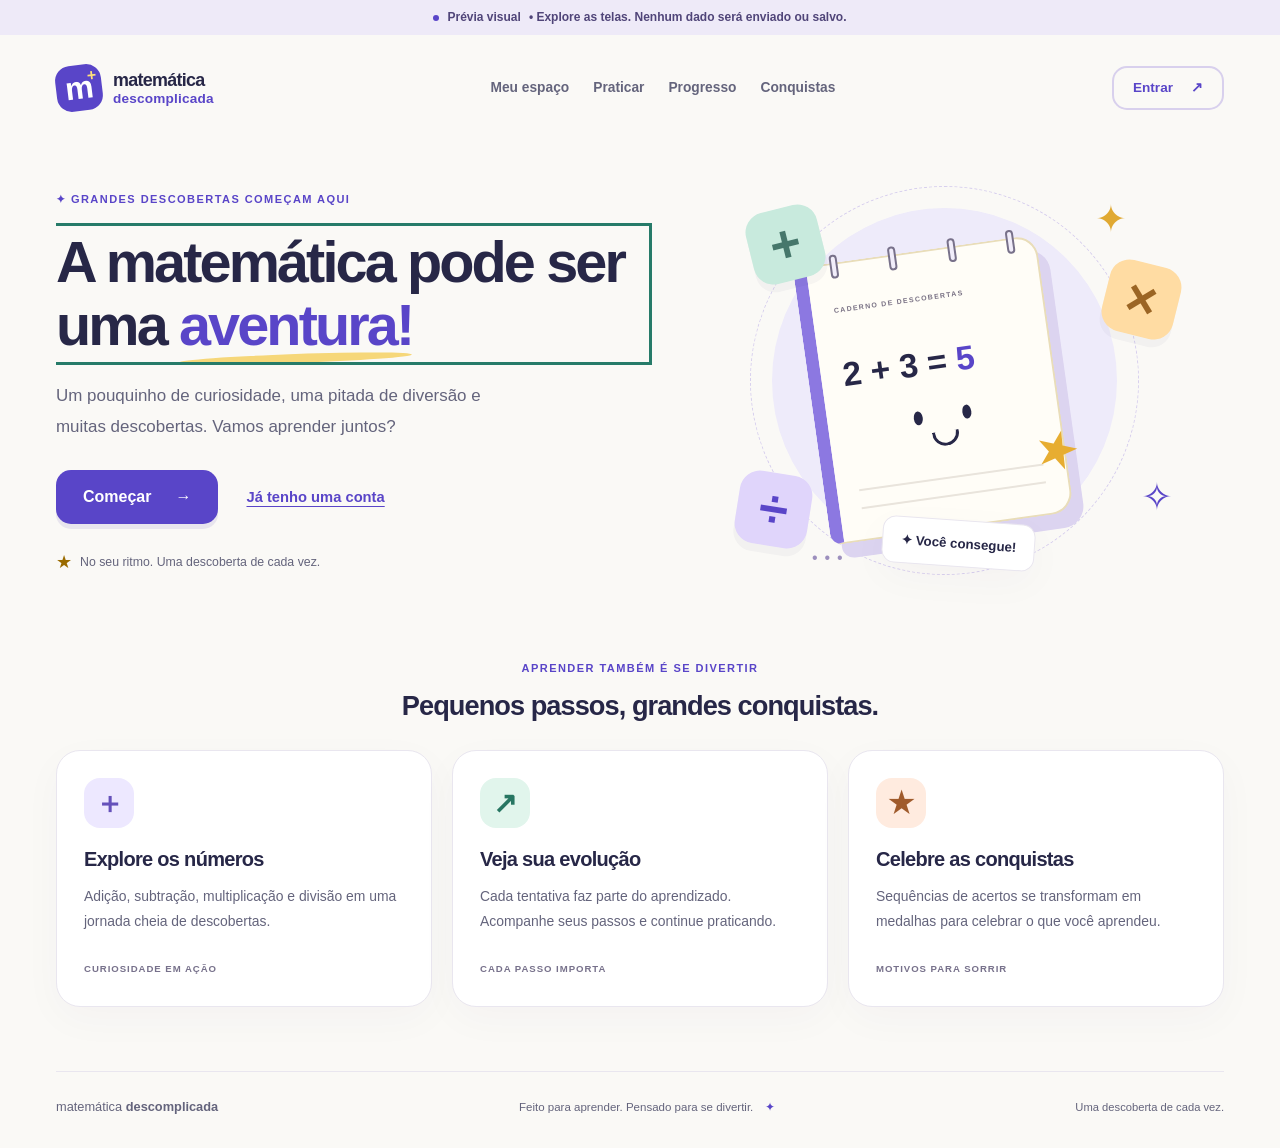
==== app/static/index.html @ c4fe98ed "feat: cria estrutura inicial do frontend" ====
<!DOCTYPE html>
<html lang="pt-BR">
<head>
  <meta charset="UTF-8">
  <meta name="viewport" content="width=device-width, initial-scale=1">
  <meta name="theme-color" content="#5441c7">
  <title>Matemática Descomplicada • Aprender é uma aventura</title>
  <link rel="stylesheet" href="style.css">
  <script src="script.js" defer></script>
</head>
<body>
  <a class="skip-link" href="#conteudo">Pular para o conteúdo</a>
  <div class="preview-bar"><span class="preview-dot" aria-hidden="true"></span> Prévia visual <span class="preview-detail">• Explore as telas. Nenhum dado será enviado ou salvo.</span></div>
  <header class="site-header">
    <a class="brand" href="#boas-vindas" aria-label="Matemática Descomplicada, início"><span class="brand-symbol" aria-hidden="true">m<span>+</span></span><span>matemática<small>descomplicada</small></span></a>
    <nav class="main-nav" aria-label="Navegação principal">
      <a href="#painel" data-nav="painel">Meu espaço</a>
      <a href="#exercicios" data-nav="exercicios">Praticar</a>
      <a href="#progresso" data-nav="progresso">Progresso</a>
      <a href="#conquistas" data-nav="conquistas">Conquistas</a>
    </nav>
    <a class="button button-small button-outline header-login" href="#login">Entrar <span aria-hidden="true">↗</span></a>
  </header>

  <main id="conteudo" tabindex="-1">
    <section class="screen" id="boas-vindas" aria-labelledby="titulo-boas-vindas">
      <div class="hero">
        <div class="hero-copy">
          <span class="eyebrow"><span aria-hidden="true">✦</span> GRANDES DESCOBERTAS COMEÇAM AQUI</span>
          <h1 id="titulo-boas-vindas" tabindex="-1">A matemática pode ser uma <em>aventura!</em></h1>
          <p>Um pouquinho de curiosidade, uma pitada de diversão e muitas descobertas. Vamos aprender juntos?</p>
          <div class="hero-actions"><a class="button button-primary" href="#cadastro">Começar <span aria-hidden="true">→</span></a><a class="text-link" href="#login">Já tenho uma conta</a></div>
          <div class="hero-note"><span class="mini-star" aria-hidden="true">★</span> No seu ritmo. Uma descoberta de cada vez.</div>
        </div>
        <div class="hero-art" role="img" aria-label="Ilustração divertida de um caderno sorridente cercado por números, estrelas e símbolos matemáticos">
          <div class="art-orbit"></div><span class="art-spark spark-one">✦</span><span class="art-spark spark-two">✧</span>
          <div class="math-tile tile-plus">+</div><div class="math-tile tile-times">×</div><div class="math-tile tile-divide">÷</div>
          <div class="notebook"><div class="notebook-tabs"><i></i><i></i><i></i><i></i></div><span class="notebook-label">CADERNO DE DESCOBERTAS</span><div class="notebook-sum">2 + 3 = <span>5</span></div><div class="mascot-face"><i></i><i></i><b></b></div><div class="notebook-lines"></div><span class="notebook-sticker">★</span></div>
          <div class="floating-note">✦ Você consegue!</div><span class="art-dots">•••</span>
        </div>
      </div>
      <div class="section-intro"><span class="eyebrow">APRENDER TAMBÉM É SE DIVERTIR</span><h2>Pequenos passos, grandes conquistas.</h2></div>
      <div class="feature-grid">
        <article class="feature-card"><span class="icon-box lilac" aria-hidden="true">＋</span><h3>Explore os números</h3><p>Adição, subtração, multiplicação e divisão em uma jornada cheia de descobertas.</p><span class="card-caption">CURIOSIDADE EM AÇÃO</span></article>
        <article class="feature-card"><span class="icon-box mint" aria-hidden="true">↗</span><h3>Veja sua evolução</h3><p>Cada tentativa faz parte do aprendizado. Acompanhe seus passos e continue praticando.</p><span class="card-caption">CADA PASSO IMPORTA</span></article>
        <article class="feature-card"><span class="icon-box peach" aria-hidden="true">★</span><h3>Celebre as conquistas</h3><p>Sequências de acertos se transformam em medalhas para celebrar o que você aprendeu.</p><span class="card-caption">MOTIVOS PARA SORRIR</span></article>
      </div>
    </section>

    <section class="screen" id="cadastro" aria-labelledby="titulo-cadastro" hidden>
      <div class="auth-layout"><aside class="auth-story"><span class="eyebrow">SUA AVENTURA COMEÇA AGORA</span><h2>Todo mundo tem um<br>lado <em>genial.</em></h2><p>Vamos descobrir o seu, uma continha de cada vez.</p><div class="big-star" aria-hidden="true">★</div><span class="story-note">Aprender é tentar, descobrir e tentar de novo.</span></aside>
        <div class="form-card"><a class="back-link" href="#boas-vindas">← Voltar ao início</a><h1 id="titulo-cadastro" tabindex="-1">Vamos começar?</h1><p>Seu cantinho de descobertas está esperando.</p><div class="demo-notice">Prévia: este formulário não cria uma conta. Use apenas dados de exemplo.</div>
          <form id="cadastro-form"><div class="field"><label for="cadastro-nome">Como você se chama?</label><input id="cadastro-nome" name="nome" placeholder="Seu nome" minlength="3" maxlength="30" required autocomplete="off"><small>Escolha um nome com 3 a 30 caracteres.</small></div><div class="field"><label for="cadastro-senha">Crie uma senha de exemplo</label><input id="cadastro-senha" name="senha" type="password" minlength="4" required autocomplete="new-password" aria-describedby="senha-ajuda"><small id="senha-ajuda">Pelo menos 4 caracteres. Não use uma senha real nesta prévia.</small></div><div class="field"><label for="cadastro-confirmacao">Repita a senha</label><input id="cadastro-confirmacao" name="confirmacao" type="password" minlength="4" required autocomplete="new-password"></div><p class="form-feedback" id="cadastro-feedback" role="status"></p><button class="button button-primary button-full" type="submit">Conferir formulário <span aria-hidden="true">→</span></button></form><p class="form-bottom">Já tem uma conta? <a href="#login">Ir para o login</a></p>
        </div>
      </div>
    </section>

    <section class="screen" id="login" aria-labelledby="titulo-login" hidden>
      <div class="auth-layout"><aside class="auth-story login-story"><span class="eyebrow">QUE BOM TER VOCÊ POR AQUI</span><h2>Mais um dia para<br><em>descobrir!</em></h2><p>Os números têm muitas histórias para contar. Vamos nessa?</p><div class="big-star" aria-hidden="true">✦</div><span class="story-note">Você não precisa saber tudo para começar.</span></aside><div class="form-card"><a class="back-link" href="#boas-vindas">← Voltar ao início</a><h1 id="titulo-login" tabindex="-1">Olá de novo!</h1><p>Entre para continuar sua aventura.</p><div class="demo-notice">Prévia: o login ainda não está conectado. Não use sua senha real.</div><form id="login-form"><div class="field"><label for="login-nome">Seu nome</label><input id="login-nome" name="nome" required placeholder="Seu nome" autocomplete="off"></div><div class="field"><label for="login-senha">Sua senha de exemplo</label><input id="login-senha" name="senha" type="password" required autocomplete="off"></div><p class="form-feedback" id="login-feedback" role="status"></p><button type="submit" class="button button-primary button-full">Entrar <span aria-hidden="true">→</span></button></form><a class="preview-link" href="#painel">Explorar o painel de exemplo →</a><p class="form-bottom">Primeira vez aqui? <a href="#cadastro">Vamos começar</a></p></div></div>
    </section>

    <section class="screen" id="painel" aria-labelledby="titulo-painel" hidden>
      <div class="page-heading"><div><span class="eyebrow">MEU CANTINHO DE DESCOBERTAS</span><h1 id="titulo-painel" tabindex="-1">Olá, explorador! <span aria-hidden="true">☀</span></h1><p>Qual será a descoberta de hoje?</p></div><span class="example-badge">Painel de exemplo</span></div>
      <div class="practice-banner"><div><span class="eyebrow">UM DESAFIO DE CADA VEZ</span><h2>Pronto para exercitar<br>sua curiosidade?</h2><p>Conheça a tela de exercícios e prepare-se para aprender.</p><a href="#exercicios" class="button button-white">Vamos praticar <span aria-hidden="true">→</span></a></div><div class="banner-symbols" aria-hidden="true"><span>+</span><span>×</span><span>÷</span></div></div>
      <div class="dashboard-grid"><a class="shortcut-card" href="#progresso"><span class="icon-box mint" aria-hidden="true">↗</span><h2>Meu progresso</h2><p>Um espaço para acompanhar cada passo da sua jornada.</p><span class="text-link">Ver meu caminho →</span></a><a class="shortcut-card" href="#conquistas"><span class="icon-box peach" aria-hidden="true">★</span><h2>Minhas conquistas</h2><p>Conheça as medalhas que podem fazer parte da sua coleção.</p><span class="text-link">Explorar medalhas →</span></a><article class="tip-card"><span class="eyebrow">LEMBRETE AMIGO</span><span class="tip-star" aria-hidden="true">✦</span><h2>Errar também<br>é aprender.</h2><p>Respire, leia com calma e dê um passo de cada vez.</p></article></div>
    </section>

    <section class="screen" id="exercicios" aria-labelledby="titulo-exercicios" hidden>
      <div class="page-heading"><div><a class="back-link" href="#painel">← Meu espaço</a><h1 id="titulo-exercicios" tabindex="-1">Vamos brincar com números?</h1><p>Leia com calma. Você pode ir no seu ritmo.</p></div><span class="example-badge">Exercício ilustrativo</span></div>
      <div class="exercise-layout"><article class="exercise-card"><div class="exercise-top"><span class="pill" id="operacao-label">Adição</span><span>EXEMPLO VISUAL</span></div><p class="exercise-prompt">Quanto é…</p><div class="equation" id="enunciado" aria-live="polite">8 + 4 <span aria-hidden="true">= ?</span></div><form id="exercicio-form"><div class="field answer-field"><label for="resposta">Sua resposta</label><input id="resposta" name="resposta" type="number" step="1" required placeholder="?" aria-describedby="exercicio-aviso"></div><button type="submit" class="button button-primary">Conferir resposta <span aria-hidden="true">→</span></button><p class="form-feedback" id="exercicio-feedback" role="status"></p></form><div class="exercise-bottom"><button class="text-button" id="outro-exemplo" type="button">Ver outro exemplo <span aria-hidden="true">↻</span></button><span id="exemplo-contador">Exemplo 1 de 4</span></div></article><aside class="exercise-help"><span class="icon-box peach" aria-hidden="true">✦</span><h2>Uma ajudinha?</h2><p>Leia os números e observe o sinal da operação antes de responder.</p><button class="text-button" type="button" id="dica-toggle" aria-expanded="false" aria-controls="dica-texto">Mostrar dica visual +</button><p id="dica-texto" hidden>O sinal + indica uma adição: pense em juntar quantidades.</p><div class="demo-notice" id="exercicio-aviso">Esta é uma conta de exemplo. A resposta não será corrigida e nenhum ponto será registrado.</div></aside></div>
    </section>

    <section class="screen" id="progresso" aria-labelledby="titulo-progresso" hidden>
      <div class="page-heading"><div><a class="back-link" href="#painel">← Meu espaço</a><h1 id="titulo-progresso" tabindex="-1">Cada passo conta.</h1><p>Aqui você vai acompanhar tudo o que está aprendendo.</p></div><span class="example-badge">Prévia sem dados reais</span></div>
      <div class="stats-grid"><article class="stat-card"><span class="icon-box mint" aria-hidden="true">✓</span><h2>Acertos</h2><strong aria-label="Ainda não conectado">—</strong><p>Descobertas para celebrar</p></article><article class="stat-card"><span class="icon-box peach" aria-hidden="true">↻</span><h2>Erros</h2><strong aria-label="Ainda não conectado">—</strong><p>Oportunidades de aprender</p></article><article class="stat-card"><span class="icon-box lilac" aria-hidden="true">ϟ</span><h2>Sequência atual</h2><strong aria-label="Ainda não conectado">—</strong><p>Acertos seguidos</p></article><article class="stat-card"><span class="icon-box yellow" aria-hidden="true">★</span><h2>Recorde</h2><strong aria-label="Ainda não conectado">—</strong><p>Sua maior sequência</p></article></div>
      <div class="empty-state"><span class="empty-icon" aria-hidden="true">↗</span><h2>Sua jornada vai aparecer aqui</h2><p>Quando a plataforma estiver conectada, seus acertos, tentativas e sequências serão mostrados neste espaço.</p><a href="#exercicios" class="button button-primary">Conhecer os exercícios <span aria-hidden="true">→</span></a></div>
    </section>

    <section class="screen" id="conquistas" aria-labelledby="titulo-conquistas" hidden>
      <div class="page-heading"><div><a class="back-link" href="#painel">← Meu espaço</a><h1 id="titulo-conquistas" tabindex="-1">Uma coleção de descobertas.</h1><p>Pratique, aprenda e celebre cada nova conquista!</p></div><span class="example-badge">Mostruário de medalhas</span></div>
      <div class="demo-notice collection-notice">Estas são as recompensas previstas no jogo. Nenhuma medalha foi desbloqueada nesta prévia.</div>
      <div class="medals-grid"><article class="medal-card"><div class="medal bronze" aria-hidden="true"><span>★</span></div><span class="medal-level">BRONZE</span><h2>Sequência de 5</h2><p>Faça 5 acertos consecutivos.</p><span class="medal-status">Medalha de exemplo</span></article><article class="medal-card"><div class="medal silver" aria-hidden="true"><span>★</span></div><span class="medal-level">PRATA</span><h2>Sequência de 10</h2><p>Faça 10 acertos consecutivos.</p><span class="medal-status">Medalha de exemplo</span></article><article class="medal-card"><div class="medal gold" aria-hidden="true"><span>★</span></div><span class="medal-level">OURO</span><h2>Sequência de 20</h2><p>Faça 20 acertos consecutivos.</p><span class="medal-status">Medalha de exemplo</span></article><article class="medal-card"><div class="medal trophy" aria-hidden="true"><span>♛</span></div><span class="medal-level">TROFÉU</span><h2>Sequência de 50</h2><p>Faça 50 acertos consecutivos.</p><span class="medal-status">Recompensa de exemplo</span></article></div>
      <div class="encouragement"><span aria-hidden="true">✦</span><div><h2>O mais importante é continuar descobrindo.</h2><p>As medalhas celebram os passos. Aprender é a grande conquista!</p></div><a class="button button-outline" href="#exercicios">Explorar exercícios →</a></div>
    </section>
    <noscript><p class="demo-notice">Ative o JavaScript para navegar entre as telas desta prévia.</p></noscript>
  </main>
  <footer class="site-footer"><span>matemática <strong>descomplicada</strong></span><p>Feito para aprender. Pensado para se divertir. <span aria-hidden="true">✦</span></p><small>Uma descoberta de cada vez.</small></footer>
</body>
</html>
---- app/static/style.css ----
@charset "UTF-8";
:root {
  --ink:#272747;
  --muted:#64647c;
  --purple:#5945c8;
  --purple-dark:#4432a5;
  --paper:#faf9f6;
  --line:#e9e6ef;
  --mint:#e1f5ec;
  --peach:#ffebdf;
  --lilac:#ede8ff;
  --yellow:#fff2c5;
  --radius:24px;
  --shadow:0 12px 40px #30245508
}
* {
  box-sizing:border-box
}
body {
  margin:0;
  background:var(--paper);
  color:var(--ink);
  font-family:"Segoe UI",Verdana,sans-serif;
  font-size:16px;
  line-height:1.6
}
a {
  color:inherit
}
button,input {
  font:inherit
}
button,a,input {
  -webkit-tap-highlight-color:transparent
}
button {
  cursor:pointer
}
a,button,input {
  touch-action:manipulation
}
a:focus-visible,button:focus-visible,input:focus-visible,[tabindex]:focus-visible {
  outline:3px solid #267b69;
  outline-offset:5px
}
h1,h2,h3,p {
  margin-top:0
}
h1,h2,h3 {
  line-height:1.18;
  letter-spacing:-.035em
}
h1 {
  font-size:clamp(2rem,4vw,3rem);
  margin-bottom:16px
}
h2 {
  font-size:1.6rem
}
h3 {
  font-size:1.25rem
}
p {
  color:var(--muted)
}
[hidden] {
  display:none!important
}
h1:focus {
  outline:none
}
.skip-link {
  position:fixed;
  left:16px;
  top:-100px;
  z-index:10;
  background:white;
  padding:12px;
  border-radius:10px
}
.skip-link:focus {
  top:12px
}
.preview-bar {
  display:flex;
  align-items:center;
  justify-content:center;
  gap:8px;
  padding:8px 20px;
  background:#eeeaf8;
  color:#504579;
  font-size:.75rem;
  font-weight:600;
  text-align:center
}
.preview-dot {
  height:6px;
  width:6px;
  background:var(--purple);
  border-radius:50%
}
.site-header {
  max-width:1240px;
  margin:auto;
  min-height:106px;
  padding:20px 36px;
  display:flex;
  align-items:center;
  justify-content:space-between;
  gap:24px
}
.brand {
  display:flex;
  align-items:center;
  gap:11px;
  text-decoration:none;
  font-size:1.12rem;
  font-weight:800;
  line-height:1.15;
  letter-spacing:-.04em
}
.brand small {
  display:block;
  font-size:.85rem;
  letter-spacing:.015em;
  color:var(--purple)
}
.brand-symbol {
  display:flex;
  align-items:center;
  justify-content:center;
  width:46px;
  height:46px;
  border-radius:15px;
  background:var(--purple);
  color:white;
  font-size:2rem;
  transform:rotate(-7deg);
  position:relative
}
.brand-symbol span {
  font-size:1rem;
  position:absolute;
  right:5px;
  top:3px;
  color:#ffe17b
}
.main-nav {
  display:flex;
  gap:24px;
  align-items:center
}
.main-nav a {
  font-size:.86rem;
  font-weight:650;
  text-decoration:none;
  color:var(--muted);
  padding:9px 0;
  position:relative
}
.main-nav a:hover,.main-nav a[aria-current="page"] {
  color:var(--purple)
}
.main-nav a[aria-current="page"]:after {
  content:"";
  position:absolute;
  bottom:0;
  left:0;
  right:0;
  height:3px;
  background:var(--purple);
  border-radius:4px
}
.button {
  display:inline-flex;
  align-items:center;
  justify-content:center;
  gap:24px;
  min-height:54px;
  padding:14px 25px;
  border:2px solid transparent;
  border-radius:15px;
  font-weight:700;
  text-decoration:none;
  line-height:1.3;
  transition:transform .18s,background .18s,box-shadow .18s
}
.button:hover {
  transform:translateY(-2px)
}
.button:active {
  transform:translateY(0)
}
.button-primary {
  background:var(--purple);
  color:#fff;
  box-shadow:0 5px 0 #4432a51a
}
.button-primary:hover {
  background:var(--purple-dark);
  box-shadow:0 7px 16px #5945c826
}
.button-outline {
  background:transparent;
  border-color:#d8d0ed;
  color:var(--purple)
}
.button-outline:hover {
  background:var(--lilac)
}
.button-small {
  min-height:44px;
  padding:10px 19px;
  font-size:.85rem;
  gap:18px
}
.button-white {
  background:white;
  color:var(--purple)
}
.button-full {
  width:100%
}
.text-link,.text-button {
  color:var(--purple);
  font-weight:700;
  text-underline-offset:4px
}
.text-button {
  background:none;
  border:0;
  padding:12px 0;
  min-height:44px;
  text-align:left
}
.text-button:hover {
  text-decoration:underline
}
.text-link {
  font-size:.92rem
}
main {
  max-width:1240px;
  margin:auto;
  padding:0 36px 64px;
  min-height:calc(100vh - 272px)
}
.screen {
  animation:arrive .3s ease-out
}
.hero {
  display:grid;
  grid-template-columns:1.08fr 1fr;
  align-items:center;
  gap:36px;
  min-height:505px;
  padding:36px 0 56px
}
.eyebrow {
  display:block;
  font-size:.69rem;
  letter-spacing:.13em;
  font-weight:800;
  color:var(--purple);
  margin-bottom:22px
}
.hero-copy h1 {
  font-size:clamp(2.8rem,4.5vw,3.9rem);
  line-height:1.1;
  max-width:590px;
  letter-spacing:-.05em;
  margin-bottom:24px
}
em {
  font-style:normal;
  color:var(--purple)
}
.hero-copy h1 em {
  position:relative;
  white-space:nowrap
}
.hero-copy h1 em:after {
  content:"";
  position:absolute;
  bottom:-6px;
  left:0;
  right:0;
  height:9px;
  background:#f6d779;
  border-radius:50%;
  z-index:-1;
  transform:rotate(-2deg)
}
.hero-copy>p {
  max-width:450px;
  font-size:1.06rem;
  line-height:1.8
}
.hero-actions {
  display:flex;
  align-items:center;
  gap:28px;
  margin:28px 0 24px
}
.hero-note {
  font-size:.77rem;
  color:var(--muted);
  display:flex;
  align-items:center;
  gap:8px
}
.mini-star {
  color:#9a6b00;
  font-size:1.1rem
}
.hero-art {
  height:400px;
  position:relative;
  isolation:isolate;
  max-width:490px;
  width:100%;
  margin:auto
}
.art-orbit {
  position:absolute;
  width:345px;
  height:345px;
  background:#eeebfa;
  border-radius:50%;
  top:24px;
  left:65px
}
.art-orbit:after {
  content:"";
  position:absolute;
  inset:-22px;
  border:1px dashed #d7cfee;
  border-radius:50%
}
.notebook {
  position:absolute;
  left:104px;
  top:66px;
  width:245px;
  height:280px;
  background:#fffdf7;
  border:2px solid #e9ddb9;
  border-left:13px solid #8c78e1;
  border-radius:12px 22px 22px 12px;
  box-shadow:10px 15px 0 #dcd4f0;
  transform:rotate(-8deg);
  padding:30px 22px
}
.notebook-tabs {
  position:absolute;
  top:-10px;
  left:24px;
  right:20px;
  display:flex;
  justify-content:space-between
}
.notebook-tabs i {
  height:24px;
  width:8px;
  border:2px solid #78718a;
  border-radius:5px;
  background:#f1edfa
}
.notebook-label {
  font-size:7px;
  font-weight:800;
  letter-spacing:1.3px;
  color:#797184
}
.notebook-sum {
  font-size:2.1rem;
  font-weight:800;
  margin-top:28px;
  white-space:nowrap
}
.notebook-sum span {
  color:var(--purple)
}
.mascot-face {
  position:relative;
  width:78px;
  height:49px;
  margin:20px auto
}
.mascot-face i {
  position:absolute;
  width:9px;
  height:14px;
  border-radius:50%;
  background:var(--ink);
  top:0;
  left:10px
}
.mascot-face i:nth-child(2) {
  left:auto;
  right:10px
}
.mascot-face b {
  position:absolute;
  width:27px;
  height:15px;
  border:3px solid var(--ink);
  border-top:0;
  border-radius:0 0 22px 22px;
  left:26px;
  top:23px
}
.notebook-lines {
  height:20px;
  border-top:2px solid #e9e4dc;
  border-bottom:2px solid #e9e4dc
}
.notebook-sticker {
  position:absolute;
  right:-17px;
  bottom:20px;
  font-size:51px;
  color:#e7ad31;
  transform:rotate(20deg)
}
.math-tile {
  position:absolute;
  display:grid;
  place-items:center;
  width:73px;
  height:73px;
  font-size:3.3rem;
  line-height:1;
  border-radius:20px;
  font-weight:700;
  box-shadow:0 8px 0 #30245509;
  z-index:2
}
.tile-plus {
  top:24px;
  left:42px;
  color:#46776b;
  background:#c8eadd;
  transform:rotate(-14deg)
}
.tile-times {
  right:19px;
  top:79px;
  background:#ffdca3;
  color:#9b6524;
  transform:rotate(14deg)
}
.tile-divide {
  left:30px;
  bottom:38px;
  background:#e0d5fb;
  color:var(--purple);
  transform:rotate(9deg)
}
.art-spark {
  position:absolute;
  color:#e0a932;
  font-size:38px
}
.spark-one {
  right:70px;
  top:5px
}
.spark-two {
  right:24px;
  bottom:56px;
  color:var(--purple)
}
.floating-note {
  position:absolute;
  bottom:16px;
  left:175px;
  background:white;
  border:1px solid var(--line);
  padding:12px 18px;
  border-radius:13px;
  font-weight:700;
  font-size:.83rem;
  transform:rotate(4deg);
  box-shadow:var(--shadow)
}
.art-dots {
  position:absolute;
  bottom:13px;
  left:105px;
  color:#9c8fbd;
  letter-spacing:7px
}
.section-intro {
  text-align:center;
  margin:14px 0 28px
}
.section-intro .eyebrow {
  margin-bottom:12px
}
.section-intro h2 {
  font-size:1.7rem
}
.feature-grid {
  display:grid;
  grid-template-columns:repeat(3,1fr);
  gap:20px
}
.feature-card {
  padding:27px;
  background:white;
  border:1px solid var(--line);
  border-radius:var(--radius);
  box-shadow:var(--shadow)
}
.icon-box {
  display:inline-grid;
  place-items:center;
  width:50px;
  height:50px;
  border-radius:16px;
  font-size:1.8rem;
  font-weight:700;
  margin-bottom:20px
}
.lilac {
  background:var(--lilac);
  color:#6551ba
}
.mint {
  background:var(--mint);
  color:#277662
}
.peach {
  background:var(--peach);
  color:#a05b2c
}
.yellow {
  background:var(--yellow);
  color:#8a6715
}
.feature-card h3 {
  margin-bottom:12px
}
.feature-card p {
  font-size:.87rem;
  line-height:1.8;
  margin-bottom:20px
}
.card-caption {
  font-size:.6rem;
  font-weight:800;
  letter-spacing:.1em;
  color:#77718b
}
.site-footer {
  max-width:1168px;
  margin:0 auto;
  padding:25px 0 30px;
  border-top:1px solid var(--line);
  display:flex;
  gap:20px;
  align-items:center;
  justify-content:space-between;
  color:var(--muted);
  font-size:.72rem
}
.site-footer>span {
  font-size:.8rem
}
.site-footer p {
  margin:0
}
.site-footer p span {
  color:var(--purple);
  padding-left:8px
}
.site-footer small {
  font-size:.7rem
}
.auth-layout {
  display:grid;
  grid-template-columns:1fr 1fr;
  max-width:1000px;
  gap:80px;
  margin:40px auto 30px;
  align-items:center
}
.auth-story {
  padding:28px 12px;
  position:relative
}
.auth-story h2 {
  font-size:2.9rem;
  line-height:1.16
}
.auth-story p {
  max-width:310px
}
.big-star {
  height:210px;
  display:grid;
  place-items:center;
  font-size:170px;
  color:#eaba53;
  text-shadow:8px 8px 0 #f6e5b9;
  transform:rotate(-12deg)
}
.login-story .big-star {
  color:#8c7bd3;
  text-shadow:8px 8px 0 #e3dcf8
}
.story-note {
  font-size:.8rem;
  color:var(--muted)
}
.form-card {
  padding:32px;
  background:white;
  border:1px solid var(--line);
  border-radius:var(--radius);
  box-shadow:var(--shadow)
}
.form-card h1 {
  font-size:2rem;
  margin:20px 0 10px
}
.form-card>p {
  font-size:.9rem
}
.back-link {
  display:inline-block;
  margin-bottom:14px;
  font-size:.81rem;
  color:var(--muted);
  text-decoration:none;
  padding:5px 0
}
.back-link:hover {
  color:var(--purple);
  text-decoration:underline
}
.demo-notice {
  background:#f2effa;
  border:1px solid #e5def3;
  border-radius:12px;
  color:#61537d;
  font-size:.79rem;
  padding:13px 16px;
  line-height:1.65;
  margin:20px 0
}
.field {
  margin-bottom:19px
}
.field label {
  display:block;
  font-size:.86rem;
  font-weight:700;
  margin-bottom:7px
}
.field input {
  width:100%;
  min-height:49px;
  border:1.5px solid #d6d2df;
  border-radius:12px;
  padding:12px 14px;
  color:var(--ink);
  background:#fdfcfe
}
.field input::placeholder {
  color:#858092
}
.field input:focus {
  border-color:var(--purple)
}
.field small {
  display:block;
  font-size:.72rem;
  color:var(--muted);
  margin-top:6px
}
.form-feedback {
  font-size:.82rem;
  color:#514281;
  margin:12px 0;
  line-height:1.6
}
.form-feedback:empty {
  display:none
}
.form-bottom {
  text-align:center;
  margin:24px 0 0;
  color:var(--muted)
}
.form-bottom a {
  color:var(--purple);
  font-weight:700
}
.preview-link {
  display:block;
  text-align:center;
  color:var(--purple);
  margin-top:20px;
  font-size:.85rem;
  font-weight:650;
  text-underline-offset:4px
}
.page-heading {
  display:flex;
  justify-content:space-between;
  align-items:center;
  gap:20px;
  margin:36px 0 30px
}
.page-heading h1 {
  font-size:clamp(1.9rem,3.5vw,2.6rem)
}
.page-heading p {
  margin-bottom:0
}
.page-heading .eyebrow {
  margin-bottom:14px
}
.example-badge {
  display:inline-block;
  border:1px solid #ddd5ee;
  color:#685686;
  background:#f1edf8;
  padding:8px 13px;
  border-radius:30px;
  font-size:.71rem;
  font-weight:650;
  white-space:nowrap
}
.practice-banner {
  background:#5945c3;
  border-radius:28px;
  padding:40px 46px;
  display:flex;
  justify-content:space-between;
  align-items:center;
  position:relative;
  overflow:hidden;
  color:white
}
.practice-banner .eyebrow {
  color:#e5defa;
  margin-bottom:16px
}
.practice-banner h2 {
  font-size:2.2rem
}
.practice-banner p {
  color:#eee9ff;
  font-size:.92rem
}
.banner-symbols {
  width:300px;
  height:220px;
  position:relative;
  margin-left:20px
}
.banner-symbols span {
  position:absolute;
  display:grid;
  place-items:center;
  width:105px;
  height:105px;
  border-radius:28px;
  background:#d9cdf8;
  color:#5945c3;
  font-size:5rem;
  font-weight:700;
  line-height:1;
  transform:rotate(-12deg);
  left:20px;
  top:10px
}
.banner-symbols span:nth-child(2) {
  left:155px;
  top:50px;
  background:#ffdf95;
  color:#926225;
  transform:rotate(13deg)
}
.banner-symbols span:nth-child(3) {
  left:50px;
  top:140px;
  background:#bde7d7;
  color:#397967;
  width:80px;
  height:80px;
  font-size:4rem;
  transform:rotate(8deg)
}
.dashboard-grid {
  display:grid;
  grid-template-columns:1fr 1fr 1fr;
  gap:22px;
  margin-top:26px
}
.shortcut-card,.tip-card {
  background:white;
  border:1px solid var(--line);
  padding:29px;
  border-radius:var(--radius);
  text-decoration:none
}
.shortcut-card {
  transition:transform .2s,box-shadow .2s
}
.shortcut-card:hover {
  transform:translateY(-3px);
  box-shadow:var(--shadow);
  border-color:#c4b8e9
}
.shortcut-card h2 {
  font-size:1.3rem
}
.shortcut-card p,.tip-card p {
  font-size:.88rem
}
.tip-card {
  background:#fff3d6;
  border-color:#f0e3c0;
  position:relative
}
.tip-card .eyebrow {
  color:#7b622b;
  font-size:.61rem
}
.tip-card h2 {
  font-size:1.65rem
}
.tip-star {
  position:absolute;
  right:24px;
  top:45px;
  color:#b3882e;
  font-size:40px
}
.exercise-layout {
  display:grid;
  grid-template-columns:minmax(0,2fr) minmax(240px,1fr);
  gap:28px;
  align-items:start;
  max-width:1030px;
  margin:0 auto
}
.exercise-card {
  background:white;
  border:1px solid var(--line);
  border-radius:28px;
  padding:28px 36px;
  text-align:center;
  box-shadow:var(--shadow)
}
.exercise-top {
  display:flex;
  justify-content:space-between;
  align-items:center;
  gap:12px;
  font-size:.63rem;
  font-weight:700;
  letter-spacing:.08em;
  color:var(--muted)
}
.pill {
  background:var(--lilac);
  color:var(--purple);
  border-radius:20px;
  padding:7px 15px;
  font-size:.8rem;
  letter-spacing:0
}
.exercise-prompt {
  margin:36px 0 10px;
  font-size:1rem
}
.equation {
  font-size:clamp(2.8rem,6vw,4.5rem);
  font-weight:800;
  line-height:1.3;
  letter-spacing:-.03em;
  margin-bottom:28px
}
.equation span {
  color:#8c7bbd
}
.answer-field {
  max-width:190px;
  margin:0 auto 24px
}
.answer-field input {
  text-align:center;
  font-size:1.8rem;
  font-weight:700;
  min-height:70px
}
.exercise-bottom {
  display:flex;
  align-items:center;
  justify-content:space-between;
  gap:14px;
  margin-top:28px;
  border-top:1px solid var(--line);
  padding-top:14px;
  font-size:.76rem;
  color:var(--muted)
}
.exercise-help {
  padding:30px 25px;
  border:1px solid #eee0c0;
  background:#fff8e9;
  border-radius:24px
}
.exercise-help h2 {
  font-size:1.4rem
}
.exercise-help p {
  font-size:.9rem
}
.exercise-help .demo-notice {
  margin-bottom:0
}
.exercise-help #dica-texto {
  padding-top:12px;
  border-top:1px solid #e8d8ae
}
.stats-grid {
  display:grid;
  grid-template-columns:repeat(4,1fr);
  gap:20px
}
.stat-card {
  background:white;
  border:1px solid var(--line);
  border-radius:var(--radius);
  padding:26px
}
.stat-card .icon-box {
  margin-bottom:18px
}
.stat-card h2 {
  font-size:1rem;
  margin-bottom:10px
}
.stat-card strong {
  font-size:2.6rem;
  display:block;
  line-height:1.3
}
.stat-card p {
  font-size:.76rem;
  margin:8px 0 0
}
.empty-state {
  text-align:center;
  margin-top:30px;
  padding:38px 24px;
  background:#f0edf8;
  border:1px dashed #d4cae9;
  border-radius:24px
}
.empty-icon {
  display:grid;
  place-items:center;
  font-size:2.6rem;
  color:var(--purple);
  margin:auto auto 15px;
  width:68px;
  height:68px;
  border-radius:50%;
  background:white
}
.empty-state h2 {
  font-size:1.5rem
}
.empty-state p {
  max-width:510px;
  margin:0 auto 24px;
  font-size:.92rem
}
.collection-notice {
  margin-bottom:26px
}
.medals-grid {
  display:grid;
  grid-template-columns:repeat(4,1fr);
  gap:20px
}
.medal-card {
  border:1px solid var(--line);
  border-radius:24px;
  background:white;
  padding:32px 15px 25px;
  text-align:center
}
.medal {
  position:relative;
  height:130px;
  width:108px;
  margin:0 auto 20px;
  isolation:isolate
}
.medal:before,.medal:after {
  content:"";
  position:absolute;
  width:30px;
  height:65px;
  background:#9a87c9;
  top:58px;
  left:22px;
  transform:rotate(15deg);
  clip-path:polygon(0 0,100% 0,100% 100%,50% 80%,0 100%);
  z-index:-1
}
.medal:after {
  left:56px;
  transform:rotate(-15deg);
  background:#b4a3df
}
.medal span {
  display:grid;
  place-items:center;
  width:104px;
  height:104px;
  border:8px solid #d4a077;
  outline:1px solid #c68a5e;
  outline-offset:-13px;
  border-radius:50%;
  background:#f5d6b5;
  font-size:3rem;
  color:#966039;
  box-shadow:0 5px 0 #3024550c
}
.silver span {
  border-color:#bdc8d7;
  outline-color:#a2b0c1;
  background:#e8eef5;
  color:#697e97
}
.gold span {
  border-color:#e6bf55;
  outline-color:#c69a32;
  background:#fff0b8;
  color:#a27a20
}
.trophy span {
  border-color:#a795df;
  outline-color:#8d76c7;
  background:#ede5ff;
  color:#7254b4
}
.medal-level {
  font-size:.65rem;
  letter-spacing:.16em;
  font-weight:800;
  color:#72657f
}
.medal-card h2 {
  font-size:1.14rem;
  margin:10px 0
}
.medal-card p {
  font-size:.77rem
}
.medal-status {
  display:inline-block;
  font-size:.67rem;
  background:#f3f1f6;
  border-radius:20px;
  padding:6px 10px;
  color:#6f667d
}
.encouragement {
  display:flex;
  align-items:center;
  gap:22px;
  background:var(--mint);
  border-radius:22px;
  margin-top:28px;
  padding:26px 30px
}
.encouragement>span {
  font-size:2.8rem;
  color:#41856e
}
.encouragement h2 {
  font-size:1.1rem;
  margin-bottom:8px
}
.encouragement p {
  font-size:.82rem;
  margin:0;
  color:#526b62
}
.encouragement .button {
  margin-left:auto;
  white-space:nowrap;
  font-size:.8rem
}
@keyframes arrive {
  from {
    opacity:0;
    transform:translateY(7px)
  }
  to {
    opacity:1;
    transform:translateY(0)
  }
}
@media(min-width:1000px) {
  .hero-art {
    animation:bob 6s ease-in-out infinite
  }
  @keyframes bob {
    0%,100% {
      transform:translateY(0)
    }
    50% {
      transform:translateY(-7px)
    }
  }
}
@media(max-width:1000px) {
  .site-header {
    padding:20px 24px;
    gap:18px
  }
  .main-nav {
    gap:16px
  }
  .main-nav a {
    font-size:.78rem
  }
  main {
    padding:0 24px 48px
  }
  .hero {
    gap:10px
  }
  .hero-art {
    transform:scale(.88);
    transform-origin:center
  }
  .hero-copy h1 {
    font-size:3rem
  }
  .hero-actions {
    gap:16px;
    flex-wrap:wrap
  }
  .site-footer {
    margin:0 24px
  }
  .site-footer small {
    display:none
  }
  .auth-layout {
    gap:35px
  }
  .auth-story h2 {
    font-size:2.4rem
  }
  .stats-grid,.medals-grid {
    grid-template-columns:repeat(2,1fr)
  }
  .dashboard-grid {
    gap:15px
  }
  .shortcut-card,.tip-card {
    padding:23px
  }
  .tip-star {
    display:none
  }
  .encouragement {
    flex-wrap:wrap
  }
  .encouragement .button {
    margin-left:0
  }
  .banner-symbols {
    transform:scale(.85);
    transform-origin:right center
  }
}
@media(max-width:720px) {
  .preview-detail {
    display:none
  }
  .site-header {
    flex-wrap:wrap;
    min-height:auto;
    padding:20px 20px 12px;
    gap:16px
  }
  .brand {
    font-size:1rem
  }
  .brand-symbol {
    width:40px;
    height:40px
  }
  .header-login {
    margin-left:auto
  }
  .main-nav {
    order:3;
    width:100%;
    justify-content:space-between;
    gap:8px;
    border-top:1px solid var(--line);
    padding-top:7px
  }
  .main-nav a {
    font-size:.75rem;
    min-height:44px;
    display:flex;
    align-items:center
  }
  .hero {
    grid-template-columns:1fr;
    padding:32px 0 25px;
    gap:12px
  }
  .hero-copy {
    text-align:center
  }
  .hero-copy h1 {
    font-size:clamp(2.4rem,8vw,3.5rem);
    max-width:550px;
    margin-left:auto;
    margin-right:auto
  }
  .hero-copy>p {
    margin-left:auto;
    margin-right:auto;
    font-size:.96rem
  }
  .hero-copy .eyebrow {
    font-size:.6rem;
    letter-spacing:.1em
  }
  .hero-actions,.hero-note {
    justify-content:center
  }
  .hero-art {
    height:365px;
    max-width:430px;
    transform:scale(.9);
    margin-top:-8px;
    margin-bottom:-20px
  }
  .art-orbit {
    left:40px
  }
  .notebook {
    left:80px
  }
  .tile-plus {
    left:15px
  }
  .tile-divide {
    left:10px
  }
  .floating-note {
    left:140px
  }
  .section-intro h2 {
    font-size:1.5rem
  }
  .feature-grid {
    grid-template-columns:1fr
  }
  .feature-card {
    padding:24px
  }
  .feature-card .icon-box {
    float:left;
    margin:0 16px 10px 0
  }
  .feature-card p {
    margin-bottom:14px
  }
  .feature-card .card-caption {
    display:block;
    clear:both
  }
  .site-footer {
    flex-direction:column;
    gap:10px;
    text-align:center;
    padding:24px 0
  }
  .auth-layout {
    grid-template-columns:1fr;
    margin-top:25px;
    gap:20px;
    max-width:480px
  }
  .auth-story {
    display:none
  }
  .form-card {
    padding:25px
  }
  .page-heading {
    margin:28px 0 24px;
    align-items:flex-start;
    flex-direction:column;
    gap:15px
  }
  .page-heading p {
    font-size:.9rem
  }
  .page-heading h1 {
    font-size:2rem
  }
  .practice-banner {
    padding:30px
  }
  .practice-banner h2 {
    font-size:1.9rem
  }
  .banner-symbols {
    display:none
  }
  .dashboard-grid {
    grid-template-columns:1fr
  }
  .tip-card h2 br {
    display:none
  }
  .exercise-layout {
    grid-template-columns:1fr
  }
  .exercise-card {
    padding:24px
  }
  .exercise-help {
    padding:24px
  }
  .stats-grid,.medals-grid {
    gap:12px
  }
  .stat-card {
    padding:20px 16px
  }
  .stat-card h2 {
    font-size:.91rem
  }
  .medal-card {
    padding:25px 9px 20px
  }
  .medal-card h2 {
    font-size:1rem
  }
  .medal-card p {
    font-size:.7rem
  }
  .medal-status {
    font-size:.59rem
  }
  .encouragement {
    padding:24px;
    gap:12px
  }
  .encouragement>span {
    display:none
  }
  .empty-state {
    padding:30px 20px
  }
}
@media(max-width:380px) {
  main {
    padding-left:16px;
    padding-right:16px
  }
  .hero-art {
    width:360px;
    left:50%;
    margin-left:-180px;
    transform:scale(.78);
    margin-top:-25px;
    margin-bottom:-45px
  }
  .hero-copy h1 {
    font-size:2.35rem
  }
  .main-nav a {
    font-size:.68rem
  }
  .stats-grid,.medals-grid {
    grid-template-columns:1fr
  }
  .exercise-top {
    font-size:.54rem
  }
  .exercise-bottom {
    flex-direction:column;
    gap:0
  }
  .header-login {
    padding:9px 13px
  }
  .brand small {
    font-size:.75rem
  }
  .form-card {
    padding:20px
  }
}
@media(prefers-reduced-motion:reduce) {
  *,*:before,*:after {
    animation:none!important;
    transition:none!important;
    scroll-behavior:auto!important
  }
}
/* A ilustração não deve ampliar a largura da página em telas pequenas. */
.hero  {
  overflow: clip;
}
@media (min-width: 721px) and (max-width: 900px)  {
  .hero  {
    grid-template-columns: 1fr 1fr;
  }
  .hero-art  {
    transform: scale(.72);
    transform-origin: left center;
  }
  .hero-copy h1  {
    font-size: 2.65rem;
  }
}
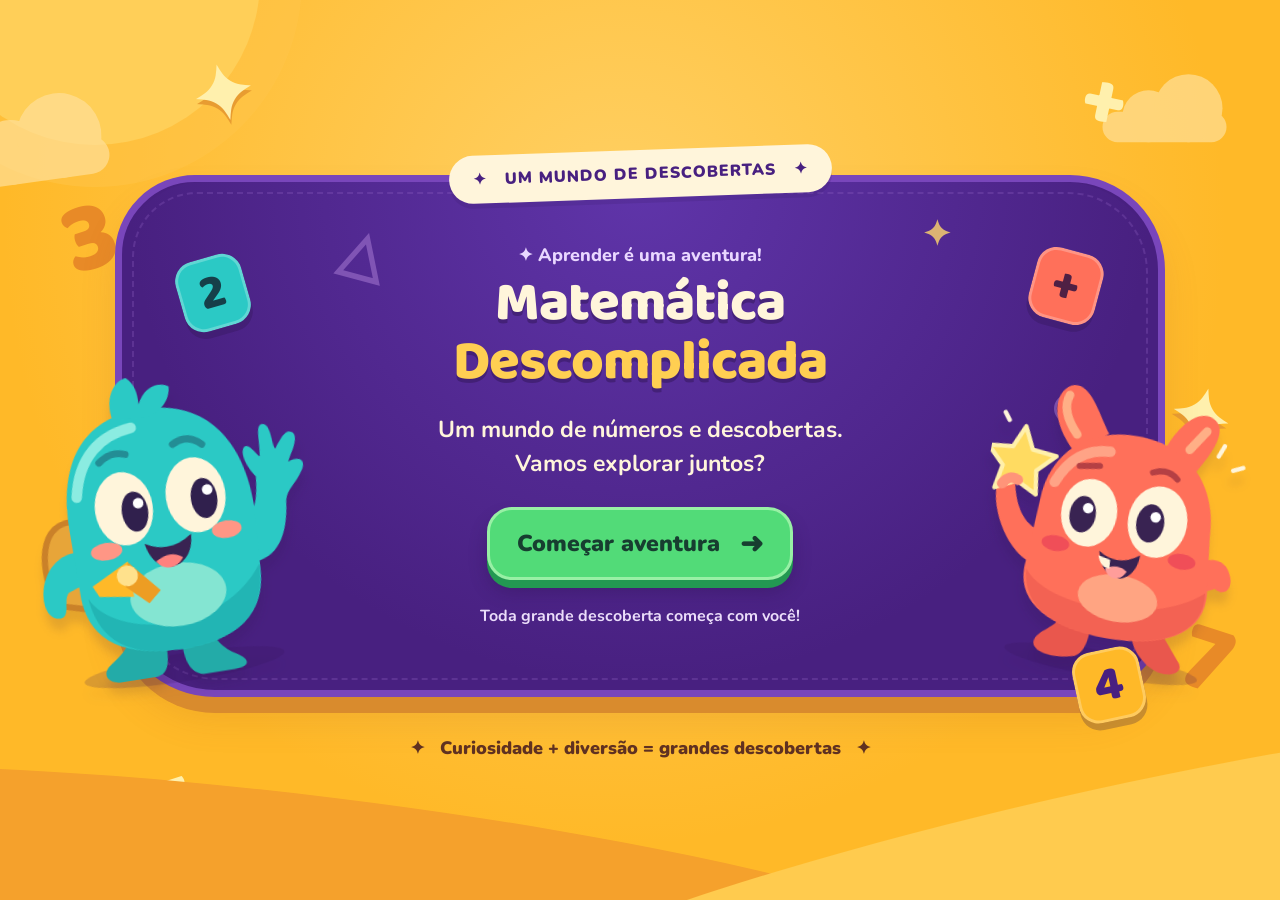
==== commit aea95dab: "feat(frontend): adiciona telas de boas-vindas e autenticacao com identidade visual infantil" ====
--- a/app/static/index.html
+++ b/app/static/index.html
@@ -1,89 +1,11 @@
-<!DOCTYPE html>
+﻿<!doctype html>
 <html lang="pt-BR">
-<head>
-  <meta charset="UTF-8">
-  <meta name="viewport" content="width=device-width, initial-scale=1">
-  <meta name="theme-color" content="#5441c7">
-  <title>Matemática Descomplicada • Aprender é uma aventura</title>
-  <link rel="stylesheet" href="style.css">
-  <script src="script.js" defer></script>
-</head>
-<body>
-  <a class="skip-link" href="#conteudo">Pular para o conteúdo</a>
-  <div class="preview-bar"><span class="preview-dot" aria-hidden="true"></span> Prévia visual <span class="preview-detail">• Explore as telas. Nenhum dado será enviado ou salvo.</span></div>
-  <header class="site-header">
-    <a class="brand" href="#boas-vindas" aria-label="Matemática Descomplicada, início"><span class="brand-symbol" aria-hidden="true">m<span>+</span></span><span>matemática<small>descomplicada</small></span></a>
-    <nav class="main-nav" aria-label="Navegação principal">
-      <a href="#painel" data-nav="painel">Meu espaço</a>
-      <a href="#exercicios" data-nav="exercicios">Praticar</a>
-      <a href="#progresso" data-nav="progresso">Progresso</a>
-      <a href="#conquistas" data-nav="conquistas">Conquistas</a>
-    </nav>
-    <a class="button button-small button-outline header-login" href="#login">Entrar <span aria-hidden="true">↗</span></a>
-  </header>
-
-  <main id="conteudo" tabindex="-1">
-    <section class="screen" id="boas-vindas" aria-labelledby="titulo-boas-vindas">
-      <div class="hero">
-        <div class="hero-copy">
-          <span class="eyebrow"><span aria-hidden="true">✦</span> GRANDES DESCOBERTAS COMEÇAM AQUI</span>
-          <h1 id="titulo-boas-vindas" tabindex="-1">A matemática pode ser uma <em>aventura!</em></h1>
-          <p>Um pouquinho de curiosidade, uma pitada de diversão e muitas descobertas. Vamos aprender juntos?</p>
-          <div class="hero-actions"><a class="button button-primary" href="#cadastro">Começar <span aria-hidden="true">→</span></a><a class="text-link" href="#login">Já tenho uma conta</a></div>
-          <div class="hero-note"><span class="mini-star" aria-hidden="true">★</span> No seu ritmo. Uma descoberta de cada vez.</div>
-        </div>
-        <div class="hero-art" role="img" aria-label="Ilustração divertida de um caderno sorridente cercado por números, estrelas e símbolos matemáticos">
-          <div class="art-orbit"></div><span class="art-spark spark-one">✦</span><span class="art-spark spark-two">✧</span>
-          <div class="math-tile tile-plus">+</div><div class="math-tile tile-times">×</div><div class="math-tile tile-divide">÷</div>
-          <div class="notebook"><div class="notebook-tabs"><i></i><i></i><i></i><i></i></div><span class="notebook-label">CADERNO DE DESCOBERTAS</span><div class="notebook-sum">2 + 3 = <span>5</span></div><div class="mascot-face"><i></i><i></i><b></b></div><div class="notebook-lines"></div><span class="notebook-sticker">★</span></div>
-          <div class="floating-note">✦ Você consegue!</div><span class="art-dots">•••</span>
-        </div>
-      </div>
-      <div class="section-intro"><span class="eyebrow">APRENDER TAMBÉM É SE DIVERTIR</span><h2>Pequenos passos, grandes conquistas.</h2></div>
-      <div class="feature-grid">
-        <article class="feature-card"><span class="icon-box lilac" aria-hidden="true">＋</span><h3>Explore os números</h3><p>Adição, subtração, multiplicação e divisão em uma jornada cheia de descobertas.</p><span class="card-caption">CURIOSIDADE EM AÇÃO</span></article>
-        <article class="feature-card"><span class="icon-box mint" aria-hidden="true">↗</span><h3>Veja sua evolução</h3><p>Cada tentativa faz parte do aprendizado. Acompanhe seus passos e continue praticando.</p><span class="card-caption">CADA PASSO IMPORTA</span></article>
-        <article class="feature-card"><span class="icon-box peach" aria-hidden="true">★</span><h3>Celebre as conquistas</h3><p>Sequências de acertos se transformam em medalhas para celebrar o que você aprendeu.</p><span class="card-caption">MOTIVOS PARA SORRIR</span></article>
-      </div>
-    </section>
-
-    <section class="screen" id="cadastro" aria-labelledby="titulo-cadastro" hidden>
-      <div class="auth-layout"><aside class="auth-story"><span class="eyebrow">SUA AVENTURA COMEÇA AGORA</span><h2>Todo mundo tem um<br>lado <em>genial.</em></h2><p>Vamos descobrir o seu, uma continha de cada vez.</p><div class="big-star" aria-hidden="true">★</div><span class="story-note">Aprender é tentar, descobrir e tentar de novo.</span></aside>
-        <div class="form-card"><a class="back-link" href="#boas-vindas">← Voltar ao início</a><h1 id="titulo-cadastro" tabindex="-1">Vamos começar?</h1><p>Seu cantinho de descobertas está esperando.</p><div class="demo-notice">Prévia: este formulário não cria uma conta. Use apenas dados de exemplo.</div>
-          <form id="cadastro-form"><div class="field"><label for="cadastro-nome">Como você se chama?</label><input id="cadastro-nome" name="nome" placeholder="Seu nome" minlength="3" maxlength="30" required autocomplete="off"><small>Escolha um nome com 3 a 30 caracteres.</small></div><div class="field"><label for="cadastro-senha">Crie uma senha de exemplo</label><input id="cadastro-senha" name="senha" type="password" minlength="4" required autocomplete="new-password" aria-describedby="senha-ajuda"><small id="senha-ajuda">Pelo menos 4 caracteres. Não use uma senha real nesta prévia.</small></div><div class="field"><label for="cadastro-confirmacao">Repita a senha</label><input id="cadastro-confirmacao" name="confirmacao" type="password" minlength="4" required autocomplete="new-password"></div><p class="form-feedback" id="cadastro-feedback" role="status"></p><button class="button button-primary button-full" type="submit">Conferir formulário <span aria-hidden="true">→</span></button></form><p class="form-bottom">Já tem uma conta? <a href="#login">Ir para o login</a></p>
-        </div>
-      </div>
-    </section>
-
-    <section class="screen" id="login" aria-labelledby="titulo-login" hidden>
-      <div class="auth-layout"><aside class="auth-story login-story"><span class="eyebrow">QUE BOM TER VOCÊ POR AQUI</span><h2>Mais um dia para<br><em>descobrir!</em></h2><p>Os números têm muitas histórias para contar. Vamos nessa?</p><div class="big-star" aria-hidden="true">✦</div><span class="story-note">Você não precisa saber tudo para começar.</span></aside><div class="form-card"><a class="back-link" href="#boas-vindas">← Voltar ao início</a><h1 id="titulo-login" tabindex="-1">Olá de novo!</h1><p>Entre para continuar sua aventura.</p><div class="demo-notice">Prévia: o login ainda não está conectado. Não use sua senha real.</div><form id="login-form"><div class="field"><label for="login-nome">Seu nome</label><input id="login-nome" name="nome" required placeholder="Seu nome" autocomplete="off"></div><div class="field"><label for="login-senha">Sua senha de exemplo</label><input id="login-senha" name="senha" type="password" required autocomplete="off"></div><p class="form-feedback" id="login-feedback" role="status"></p><button type="submit" class="button button-primary button-full">Entrar <span aria-hidden="true">→</span></button></form><a class="preview-link" href="#painel">Explorar o painel de exemplo →</a><p class="form-bottom">Primeira vez aqui? <a href="#cadastro">Vamos começar</a></p></div></div>
-    </section>
-
-    <section class="screen" id="painel" aria-labelledby="titulo-painel" hidden>
-      <div class="page-heading"><div><span class="eyebrow">MEU CANTINHO DE DESCOBERTAS</span><h1 id="titulo-painel" tabindex="-1">Olá, explorador! <span aria-hidden="true">☀</span></h1><p>Qual será a descoberta de hoje?</p></div><span class="example-badge">Painel de exemplo</span></div>
-      <div class="practice-banner"><div><span class="eyebrow">UM DESAFIO DE CADA VEZ</span><h2>Pronto para exercitar<br>sua curiosidade?</h2><p>Conheça a tela de exercícios e prepare-se para aprender.</p><a href="#exercicios" class="button button-white">Vamos praticar <span aria-hidden="true">→</span></a></div><div class="banner-symbols" aria-hidden="true"><span>+</span><span>×</span><span>÷</span></div></div>
-      <div class="dashboard-grid"><a class="shortcut-card" href="#progresso"><span class="icon-box mint" aria-hidden="true">↗</span><h2>Meu progresso</h2><p>Um espaço para acompanhar cada passo da sua jornada.</p><span class="text-link">Ver meu caminho →</span></a><a class="shortcut-card" href="#conquistas"><span class="icon-box peach" aria-hidden="true">★</span><h2>Minhas conquistas</h2><p>Conheça as medalhas que podem fazer parte da sua coleção.</p><span class="text-link">Explorar medalhas →</span></a><article class="tip-card"><span class="eyebrow">LEMBRETE AMIGO</span><span class="tip-star" aria-hidden="true">✦</span><h2>Errar também<br>é aprender.</h2><p>Respire, leia com calma e dê um passo de cada vez.</p></article></div>
-    </section>
-
-    <section class="screen" id="exercicios" aria-labelledby="titulo-exercicios" hidden>
-      <div class="page-heading"><div><a class="back-link" href="#painel">← Meu espaço</a><h1 id="titulo-exercicios" tabindex="-1">Vamos brincar com números?</h1><p>Leia com calma. Você pode ir no seu ritmo.</p></div><span class="example-badge">Exercício ilustrativo</span></div>
-      <div class="exercise-layout"><article class="exercise-card"><div class="exercise-top"><span class="pill" id="operacao-label">Adição</span><span>EXEMPLO VISUAL</span></div><p class="exercise-prompt">Quanto é…</p><div class="equation" id="enunciado" aria-live="polite">8 + 4 <span aria-hidden="true">= ?</span></div><form id="exercicio-form"><div class="field answer-field"><label for="resposta">Sua resposta</label><input id="resposta" name="resposta" type="number" step="1" required placeholder="?" aria-describedby="exercicio-aviso"></div><button type="submit" class="button button-primary">Conferir resposta <span aria-hidden="true">→</span></button><p class="form-feedback" id="exercicio-feedback" role="status"></p></form><div class="exercise-bottom"><button class="text-button" id="outro-exemplo" type="button">Ver outro exemplo <span aria-hidden="true">↻</span></button><span id="exemplo-contador">Exemplo 1 de 4</span></div></article><aside class="exercise-help"><span class="icon-box peach" aria-hidden="true">✦</span><h2>Uma ajudinha?</h2><p>Leia os números e observe o sinal da operação antes de responder.</p><button class="text-button" type="button" id="dica-toggle" aria-expanded="false" aria-controls="dica-texto">Mostrar dica visual +</button><p id="dica-texto" hidden>O sinal + indica uma adição: pense em juntar quantidades.</p><div class="demo-notice" id="exercicio-aviso">Esta é uma conta de exemplo. A resposta não será corrigida e nenhum ponto será registrado.</div></aside></div>
-    </section>
-
-    <section class="screen" id="progresso" aria-labelledby="titulo-progresso" hidden>
-      <div class="page-heading"><div><a class="back-link" href="#painel">← Meu espaço</a><h1 id="titulo-progresso" tabindex="-1">Cada passo conta.</h1><p>Aqui você vai acompanhar tudo o que está aprendendo.</p></div><span class="example-badge">Prévia sem dados reais</span></div>
-      <div class="stats-grid"><article class="stat-card"><span class="icon-box mint" aria-hidden="true">✓</span><h2>Acertos</h2><strong aria-label="Ainda não conectado">—</strong><p>Descobertas para celebrar</p></article><article class="stat-card"><span class="icon-box peach" aria-hidden="true">↻</span><h2>Erros</h2><strong aria-label="Ainda não conectado">—</strong><p>Oportunidades de aprender</p></article><article class="stat-card"><span class="icon-box lilac" aria-hidden="true">ϟ</span><h2>Sequência atual</h2><strong aria-label="Ainda não conectado">—</strong><p>Acertos seguidos</p></article><article class="stat-card"><span class="icon-box yellow" aria-hidden="true">★</span><h2>Recorde</h2><strong aria-label="Ainda não conectado">—</strong><p>Sua maior sequência</p></article></div>
-      <div class="empty-state"><span class="empty-icon" aria-hidden="true">↗</span><h2>Sua jornada vai aparecer aqui</h2><p>Quando a plataforma estiver conectada, seus acertos, tentativas e sequências serão mostrados neste espaço.</p><a href="#exercicios" class="button button-primary">Conhecer os exercícios <span aria-hidden="true">→</span></a></div>
-    </section>
-
-    <section class="screen" id="conquistas" aria-labelledby="titulo-conquistas" hidden>
-      <div class="page-heading"><div><a class="back-link" href="#painel">← Meu espaço</a><h1 id="titulo-conquistas" tabindex="-1">Uma coleção de descobertas.</h1><p>Pratique, aprenda e celebre cada nova conquista!</p></div><span class="example-badge">Mostruário de medalhas</span></div>
-      <div class="demo-notice collection-notice">Estas são as recompensas previstas no jogo. Nenhuma medalha foi desbloqueada nesta prévia.</div>
-      <div class="medals-grid"><article class="medal-card"><div class="medal bronze" aria-hidden="true"><span>★</span></div><span class="medal-level">BRONZE</span><h2>Sequência de 5</h2><p>Faça 5 acertos consecutivos.</p><span class="medal-status">Medalha de exemplo</span></article><article class="medal-card"><div class="medal silver" aria-hidden="true"><span>★</span></div><span class="medal-level">PRATA</span><h2>Sequência de 10</h2><p>Faça 10 acertos consecutivos.</p><span class="medal-status">Medalha de exemplo</span></article><article class="medal-card"><div class="medal gold" aria-hidden="true"><span>★</span></div><span class="medal-level">OURO</span><h2>Sequência de 20</h2><p>Faça 20 acertos consecutivos.</p><span class="medal-status">Medalha de exemplo</span></article><article class="medal-card"><div class="medal trophy" aria-hidden="true"><span>♛</span></div><span class="medal-level">TROFÉU</span><h2>Sequência de 50</h2><p>Faça 50 acertos consecutivos.</p><span class="medal-status">Recompensa de exemplo</span></article></div>
-      <div class="encouragement"><span aria-hidden="true">✦</span><div><h2>O mais importante é continuar descobrindo.</h2><p>As medalhas celebram os passos. Aprender é a grande conquista!</p></div><a class="button button-outline" href="#exercicios">Explorar exercícios →</a></div>
-    </section>
-    <noscript><p class="demo-notice">Ative o JavaScript para navegar entre as telas desta prévia.</p></noscript>
-  </main>
-  <footer class="site-footer"><span>matemática <strong>descomplicada</strong></span><p>Feito para aprender. Pensado para se divertir. <span aria-hidden="true">✦</span></p><small>Uma descoberta de cada vez.</small></footer>
-</body>
-</html>
+<head><meta charset="utf-8"><meta name="viewport" content="width=device-width,initial-scale=1"><meta name="theme-color" content="#FFB928"><title>Matemática Descomplicada</title><link rel="stylesheet" href="welcome.css"><script src="welcome.js" defer></script></head>
+<body><main class="world" aria-labelledby="title">
+<div class="scenery" aria-hidden="true"><i class="sun"></i><i class="cloud c1"></i><i class="cloud c2"></i><span class="s1">✦</span><span class="s2">✦</span><span class="n3">3</span><span class="n7">7</span><span class="plus">+</span><span class="equals">=</span><i class="hill h1"></i><i class="hill h2"></i></div>
+<div class="stage"><div class="badge">✦ &nbsp; UM MUNDO DE DESCOBERTAS &nbsp; ✦</div>
+<section class="panel" aria-label="Boas-vindas"><div class="doodles" aria-hidden="true"><span>△</span><span>✦</span><span>○</span></div>
+<div class="copy"><div class="intro">✦ Aprender é uma aventura!</div><h1 id="title">Matemática<br><span>Descomplicada</span></h1><p>Um mundo de números e descobertas.<br>Vamos explorar juntos?</p><button type="button" class="start">Começar aventura <span aria-hidden="true">➜</span></button><p class="hint" role="status" aria-live="polite">Toda grande descoberta começa com você!</p></div>
+<img class="mascot turquoise" src="assets/mascot-turquoise.svg" alt="Mascote turquesa com mochila, sorrindo e acenando para a aventura." width="340" height="400"><img class="mascot coral" src="assets/mascot-coral.svg" alt="Criatura coral de olhos grandes segurando uma estrela dourada." width="320" height="370">
+<div class="tile two" aria-hidden="true">2</div><div class="tile add" aria-hidden="true">+</div><div class="tile four" aria-hidden="true">4</div><div class="celebration" aria-hidden="true"></div></section>
+<p class="caption">✦ &nbsp; Curiosidade + diversão = grandes descobertas &nbsp; ✦</p></div></main></body></html>
--- a/app/static/welcome.css
+++ b/app/static/welcome.css
@@ -0,0 +1,7 @@
+﻿@import url('https://fonts.googleapis.com/css2?family=Baloo+2:wght@700;800&family=Nunito:wght@700;800;900&display=swap');
+:root{color-scheme:light;--purple:#482080;--cream:#FFF5DB}*{box-sizing:border-box}body{margin:0;background:#FFB928;color:var(--cream);font-family:'Nunito','Trebuchet MS',sans-serif}.world{min-height:100svh;position:relative;isolation:isolate;overflow:hidden;display:grid;place-items:center;padding:76px 110px 66px;background:radial-gradient(ellipse at 48% 25%,#ffd064,transparent 65%),#FFB928}.scenery{position:absolute;inset:0;z-index:-1;overflow:hidden;pointer-events:none}.sun{position:absolute;width:330px;height:330px;border-radius:50%;background:#ffcf58;top:-185px;left:-70px;box-shadow:0 0 0 42px #ffc64a80}.cloud{position:absolute;width:155px;height:38px;background:#ffe099;border-radius:60px;opacity:.7}.cloud:before,.cloud:after{content:'';position:absolute;background:inherit;border-radius:50%;width:65px;height:65px;bottom:0;left:25px}.cloud:after{width:85px;height:85px;left:65px}.c1{top:16%;left:-45px;transform:rotate(-8deg)}.c2{top:12%;right:3%;transform:scale(.8)}.hill{position:absolute;width:120%;height:240px;border-radius:50% 50% 0 0}.h1{background:#f5a12c;left:-35%;bottom:-137px;transform:rotate(7deg)}.h2{background:#ffcb4e;right:-50%;bottom:-120px;transform:rotate(-12deg)}.scenery span{position:absolute;font-family:'Baloo 2','Trebuchet MS',sans-serif;font-weight:800;line-height:1;color:#e88a27}.n3{font-size:100px;left:5%;top:21%;transform:rotate(-18deg)}.n7{font-size:100px;right:4%;bottom:21%;transform:rotate(18deg)}.scenery .plus{font-size:80px;right:12%;top:7%;color:#fff0ad;transform:rotate(12deg)}.scenery .equals{font-size:70px;left:12%;bottom:8%;color:#fff0ad;transform:rotate(-18deg)}.scenery .s1,.scenery .s2{font-size:75px;color:#fff0ad;text-shadow:0 5px #e89c31}.s1{left:15%;top:7%;transform:rotate(-14deg)}.s2{right:4%;top:43%;transform:rotate(15deg)}
+.stage{position:relative;width:min(100%,1050px);text-align:center}.badge{position:relative;z-index:2;display:table;margin:0 auto -23px;background:var(--cream);color:var(--purple);border-radius:24px;padding:13px 24px;font-size:16px;font-weight:900;letter-spacing:1px;box-shadow:0 5px 0 #32155726;transform:rotate(-2deg)}.panel{position:relative;isolation:isolate;background:var(--purple);border:7px solid #7946bb;border-radius:80px 95px 85px 100px;box-shadow:0 16px 0 #d98b2d,0 23px 35px #a75f2226;min-height:520px;padding:61px 24px 38px}.panel:before{content:'';position:absolute;z-index:-1;inset:10px;border:2px dashed #9464c647;border-radius:65px 80px 70px 85px}.panel:after{content:'';position:absolute;z-index:-2;inset:0;border-radius:inherit;background:radial-gradient(ellipse at 50% 0,#7447ce88,transparent 70%)}.copy{position:relative;z-index:3;max-width:650px;margin:auto;pointer-events:none}.copy button{pointer-events:auto}.intro{font-size:18px;font-weight:800;color:#e9d7ff;margin-bottom:8px}h1{font-family:'Baloo 2','Trebuchet MS',sans-serif;font-size:56px;line-height:1.05;font-weight:800;letter-spacing:-1px;margin:0 0 21px;text-shadow:0 4px 0 #32155780}h1 span{color:#ffcf52}.copy>p{font-size:23px;line-height:1.45;margin:0 0 27px;font-weight:700}.start{display:inline-flex;align-items:center;justify-content:center;gap:20px;border:3px solid #98f0a5;border-radius:25px;padding:18px 27px;background:#52DB78;color:#173e30;font-family:inherit;font-weight:900;font-size:23px;box-shadow:0 8px 0 #239852,0 12px 18px #28114450;cursor:pointer;transition:transform .18s,box-shadow .18s,background .18s}.start span{font-size:28px;line-height:1}.start:hover{background:#75ed93;transform:translateY(-4px) rotate(-1deg);box-shadow:0 12px 0 #239852,0 16px 20px #28114450}.start:active{transform:translateY(6px);box-shadow:0 2px 0 #239852}.start:focus-visible{outline:4px solid var(--cream);outline-offset:8px}.copy>.hint{font-size:16px;line-height:1.5;margin:24px auto 0;max-width:400px;color:#ebddfa;min-height:48px}.mascot{position:absolute;z-index:4;pointer-events:none;filter:drop-shadow(0 12px 5px #25103d20);object-fit:contain}.turquoise{width:300px;height:auto;left:-110px;bottom:0;transform:rotate(-9deg);animation:bob-left 5s ease-in-out infinite}.coral{width:280px;height:auto;right:-102px;bottom:4px;transform:rotate(10deg);animation:bob-right 5s ease-in-out infinite .6s}.tile{position:absolute;z-index:2;width:68px;height:72px;display:grid;place-items:center;font-family:'Baloo 2','Trebuchet MS',sans-serif;font-size:49px;font-weight:800;border-radius:20px;box-shadow:0 7px 0 #28114440;border:3px solid #ffffff40;line-height:1}.two{background:#2BC9C5;color:#163f49;left:57px;top:75px;transform:rotate(-16deg)}.add{background:#FF705A;color:#4f2044;right:58px;top:68px;transform:rotate(15deg)}.four{background:#FFB928;color:#482080;right:15px;bottom:-31px;transform:rotate(-12deg);z-index:5}.doodles span{position:absolute;font-size:58px;color:#b88ae0;opacity:.45;font-weight:800}.doodles span:nth-child(1){top:32px;left:21%;transform:rotate(15deg)}.doodles span:nth-child(2){right:20%;top:29px;color:#ffd66c;font-size:35px;opacity:.8}.doodles span:nth-child(3){right:70px;top:180px;font-size:65px}.caption{color:#603222;font-size:18px;font-weight:900;margin:39px 0 0}.celebration{position:absolute;inset:0;overflow:hidden;border-radius:inherit;pointer-events:none;z-index:6}.confetti{position:absolute;left:50%;top:68%;font-size:25px;animation:burst 1s ease-out forwards;color:var(--color)}@keyframes burst{from{opacity:1;transform:translate(0,0) rotate(0)}to{opacity:0;transform:translate(var(--x),var(--y)) rotate(var(--spin))}}@keyframes bob-left{50%{transform:translateY(-10px) rotate(-6deg)}}@keyframes bob-right{50%{transform:translateY(-9px) rotate(7deg)}}
+@media(min-width:1450px){.panel{min-height:570px;padding-top:78px}.turquoise{width:340px;left:-135px}.coral{width:320px;right:-125px}}
+@media(max-width:1050px){.world{padding:65px 65px 50px}.panel{padding-left:35px;padding-right:35px}h1{font-size:48px}.turquoise{width:235px;left:-80px;bottom:-12px}.coral{width:220px;right:-75px;bottom:-10px}.two{left:25px;top:50px;width:52px;height:57px;font-size:38px}.add{right:22px;top:55px;width:52px;height:57px;font-size:38px}.copy>p{font-size:22px}.copy>.hint{max-width:290px}.doodles span:nth-child(1),.doodles span:nth-child(3){display:none}}
+@media(max-width:700px){.world{padding:45px 19px 30px}.stage{max-width:480px}.badge{font-size:16px;letter-spacing:0;padding:12px 10px;margin-bottom:-18px}.panel{padding:45px 14px 210px;min-height:690px;border-width:5px;border-radius:49px 57px 49px 57px;box-shadow:0 10px 0 #d98b2d,0 17px 25px #a75f2220}.panel:before{inset:8px;border-radius:35px 43px 35px 43px}.intro{font-size:16px;margin-bottom:13px}h1{font-size:clamp(40px,8.8vw,46px);letter-spacing:-1.2px;line-height:1.08;margin-bottom:18px}.copy>p{font-size:20px;line-height:1.5;margin-bottom:24px}.copy>p br{display:none}.copy{max-width:380px}.start{font-size:20px;padding:17px 18px;gap:10px;border-radius:23px}.copy>.hint{font-size:16px;max-width:280px;margin-top:23px;min-height:48px}.turquoise{width:205px;left:-26px;bottom:-10px}.coral{width:190px;right:-21px;bottom:-9px}.two{top:auto;bottom:116px;left:44%;width:45px;height:48px;font-size:32px;transform:rotate(12deg)}.add{top:auto;bottom:56px;right:43%;width:41px;height:44px;font-size:30px;transform:rotate(-14deg)}.four{display:none}.doodles span:nth-child(2){top:auto;bottom:173px;right:25%;font-size:23px}.caption{font-size:16px;line-height:1.5;margin:27px auto 0;max-width:320px}.n3{left:-17px;top:10%;font-size:72px}.scenery .plus{right:-4px;top:4%;font-size:60px}.n7{right:-8px;bottom:12%;font-size:70px}.scenery .s1{left:4%;top:2%;font-size:34px}.scenery .s2{right:0;top:49%;font-size:30px}.scenery .equals{left:5%;bottom:4%;font-size:40px}.c2{right:-60px}}
+@media(prefers-reduced-motion:reduce){*,*:before,*:after{animation:none!important;transition:none!important}.confetti{display:none}}
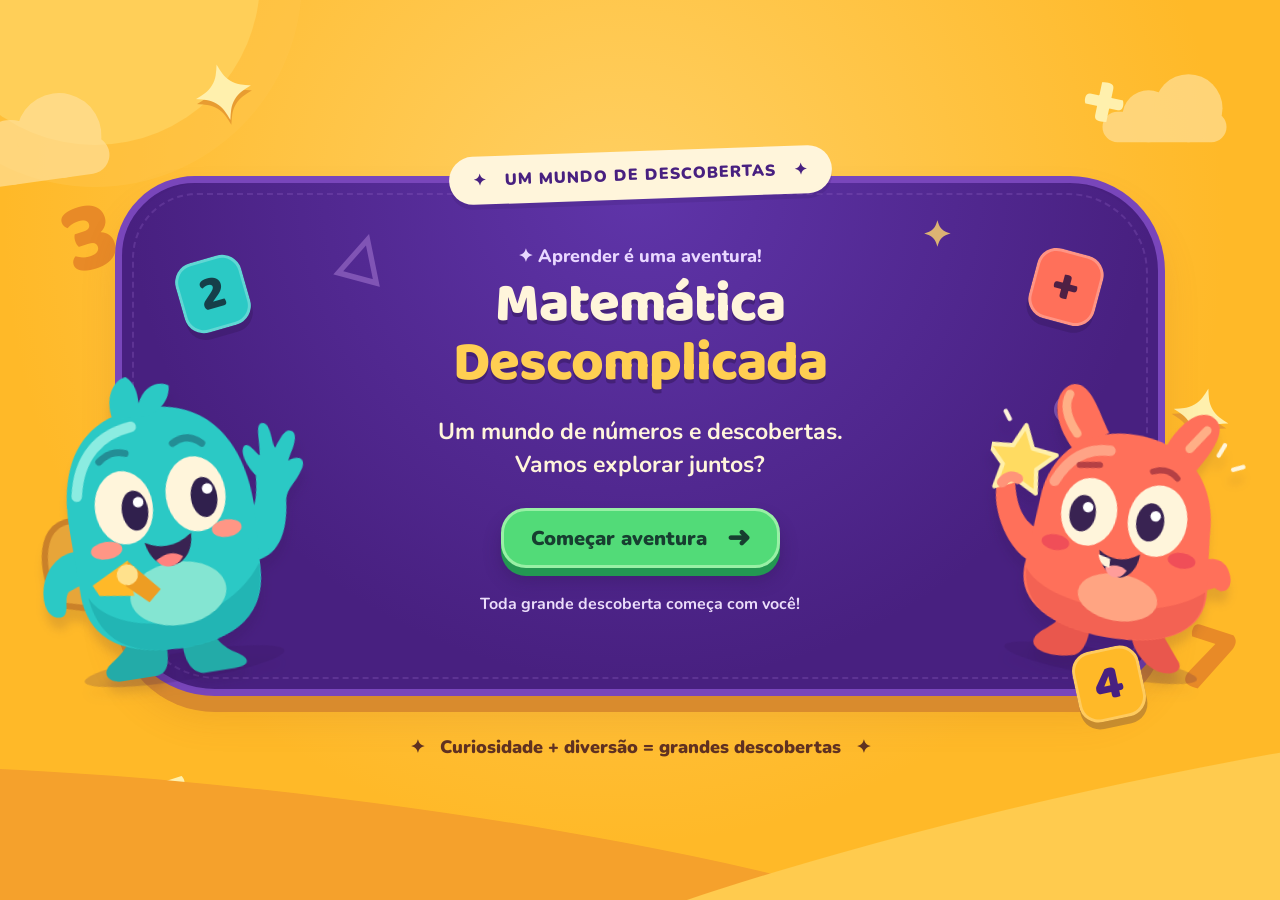
==== commit 565a0c76: "feat(frontend): padroniza layout responsivo e finaliza painel do aluno" ====
--- a/app/static/index.html
+++ b/app/static/index.html
@@ -1,6 +1,6 @@
 ﻿<!doctype html>
 <html lang="pt-BR">
-<head><meta charset="utf-8"><meta name="viewport" content="width=device-width,initial-scale=1"><meta name="theme-color" content="#FFB928"><title>Matemática Descomplicada</title><link rel="stylesheet" href="welcome.css"><script src="welcome.js" defer></script></head>
+<head><meta charset="utf-8"><meta name="viewport" content="width=device-width,initial-scale=1"><meta name="theme-color" content="#FFB928"><title>Matemática Descomplicada</title><link rel="stylesheet" href="design-system.css"><link rel="stylesheet" href="welcome.css"><script src="welcome.js" defer></script></head>
 <body><main class="world" aria-labelledby="title">
 <div class="scenery" aria-hidden="true"><i class="sun"></i><i class="cloud c1"></i><i class="cloud c2"></i><span class="s1">✦</span><span class="s2">✦</span><span class="n3">3</span><span class="n7">7</span><span class="plus">+</span><span class="equals">=</span><i class="hill h1"></i><i class="hill h2"></i></div>
 <div class="stage"><div class="badge">✦ &nbsp; UM MUNDO DE DESCOBERTAS &nbsp; ✦</div>
--- a/app/static/design-system.css
+++ b/app/static/design-system.css
@@ -0,0 +1,68 @@
+:root {
+  color-scheme: light;
+  --purple: #482080;
+  --cream: #FFF5DB;
+  --color-yellow: #FFB928;
+  --color-teal: #2BC9C5;
+  --color-coral: #FF705A;
+  --color-green: #52DB78;
+  --color-card-teal: #209d9f;
+  --color-card-purple: #7447ce;
+  --color-card-coral: #e45d52;
+  --font-body: 'Nunito', 'Trebuchet MS', sans-serif;
+  --font-display: 'Baloo 2', 'Trebuchet MS', sans-serif;
+  --panel-max-width: 1050px;
+  --panel-reference-height: 520px;
+  --panel-reference-height-large: 570px;
+  --auth-panel-reference-height: 606px;
+  --dashboard-panel-ratio: .6;
+  --panel-radius: 80px 95px 85px 100px;
+  --panel-inner-radius: 65px 80px 70px 85px;
+  --panel-mobile-radius: 49px 57px 49px 57px;
+  --form-max-width: 520px;
+  --input-height: 54px;
+  --input-radius: 16px;
+  --input-font-size: 18px;
+  --primary-button-height: 60px;
+  --primary-button-radius: 25px;
+  --primary-button-font-size: 20px;
+  --page-gutter-desktop: 48px;
+  --page-gutter-mobile: 18px;
+  --space-1: 8px;
+  --space-2: 16px;
+  --space-3: 24px;
+}
+
+.stage {
+  position: relative;
+  width: min(100%, var(--panel-max-width));
+  min-width: 0;
+  margin-inline: auto;
+  text-align: center;
+}
+
+.panel {
+  min-height: var(--panel-reference-height);
+  border-radius: var(--panel-radius);
+}
+
+.ds-form-width {
+  width: min(100%, var(--form-max-width));
+  margin-inline: auto;
+}
+
+.field input {
+  min-height: var(--input-height);
+  border-radius: var(--input-radius);
+  font-size: var(--input-font-size);
+}
+
+.start {
+  min-height: var(--primary-button-height);
+  border-radius: var(--primary-button-radius);
+  font-size: var(--primary-button-font-size);
+}
+
+@media (max-width: 700px) {
+  .panel { border-radius: var(--panel-mobile-radius); }
+}
--- a/app/static/welcome.css
+++ b/app/static/welcome.css
@@ -1,7 +1,8 @@
-﻿@import url('https://fonts.googleapis.com/css2?family=Baloo+2:wght@700;800&family=Nunito:wght@700;800;900&display=swap');
-:root{color-scheme:light;--purple:#482080;--cream:#FFF5DB}*{box-sizing:border-box}body{margin:0;background:#FFB928;color:var(--cream);font-family:'Nunito','Trebuchet MS',sans-serif}.world{min-height:100svh;position:relative;isolation:isolate;overflow:hidden;display:grid;place-items:center;padding:76px 110px 66px;background:radial-gradient(ellipse at 48% 25%,#ffd064,transparent 65%),#FFB928}.scenery{position:absolute;inset:0;z-index:-1;overflow:hidden;pointer-events:none}.sun{position:absolute;width:330px;height:330px;border-radius:50%;background:#ffcf58;top:-185px;left:-70px;box-shadow:0 0 0 42px #ffc64a80}.cloud{position:absolute;width:155px;height:38px;background:#ffe099;border-radius:60px;opacity:.7}.cloud:before,.cloud:after{content:'';position:absolute;background:inherit;border-radius:50%;width:65px;height:65px;bottom:0;left:25px}.cloud:after{width:85px;height:85px;left:65px}.c1{top:16%;left:-45px;transform:rotate(-8deg)}.c2{top:12%;right:3%;transform:scale(.8)}.hill{position:absolute;width:120%;height:240px;border-radius:50% 50% 0 0}.h1{background:#f5a12c;left:-35%;bottom:-137px;transform:rotate(7deg)}.h2{background:#ffcb4e;right:-50%;bottom:-120px;transform:rotate(-12deg)}.scenery span{position:absolute;font-family:'Baloo 2','Trebuchet MS',sans-serif;font-weight:800;line-height:1;color:#e88a27}.n3{font-size:100px;left:5%;top:21%;transform:rotate(-18deg)}.n7{font-size:100px;right:4%;bottom:21%;transform:rotate(18deg)}.scenery .plus{font-size:80px;right:12%;top:7%;color:#fff0ad;transform:rotate(12deg)}.scenery .equals{font-size:70px;left:12%;bottom:8%;color:#fff0ad;transform:rotate(-18deg)}.scenery .s1,.scenery .s2{font-size:75px;color:#fff0ad;text-shadow:0 5px #e89c31}.s1{left:15%;top:7%;transform:rotate(-14deg)}.s2{right:4%;top:43%;transform:rotate(15deg)}
-.stage{position:relative;width:min(100%,1050px);text-align:center}.badge{position:relative;z-index:2;display:table;margin:0 auto -23px;background:var(--cream);color:var(--purple);border-radius:24px;padding:13px 24px;font-size:16px;font-weight:900;letter-spacing:1px;box-shadow:0 5px 0 #32155726;transform:rotate(-2deg)}.panel{position:relative;isolation:isolate;background:var(--purple);border:7px solid #7946bb;border-radius:80px 95px 85px 100px;box-shadow:0 16px 0 #d98b2d,0 23px 35px #a75f2226;min-height:520px;padding:61px 24px 38px}.panel:before{content:'';position:absolute;z-index:-1;inset:10px;border:2px dashed #9464c647;border-radius:65px 80px 70px 85px}.panel:after{content:'';position:absolute;z-index:-2;inset:0;border-radius:inherit;background:radial-gradient(ellipse at 50% 0,#7447ce88,transparent 70%)}.copy{position:relative;z-index:3;max-width:650px;margin:auto;pointer-events:none}.copy button{pointer-events:auto}.intro{font-size:18px;font-weight:800;color:#e9d7ff;margin-bottom:8px}h1{font-family:'Baloo 2','Trebuchet MS',sans-serif;font-size:56px;line-height:1.05;font-weight:800;letter-spacing:-1px;margin:0 0 21px;text-shadow:0 4px 0 #32155780}h1 span{color:#ffcf52}.copy>p{font-size:23px;line-height:1.45;margin:0 0 27px;font-weight:700}.start{display:inline-flex;align-items:center;justify-content:center;gap:20px;border:3px solid #98f0a5;border-radius:25px;padding:18px 27px;background:#52DB78;color:#173e30;font-family:inherit;font-weight:900;font-size:23px;box-shadow:0 8px 0 #239852,0 12px 18px #28114450;cursor:pointer;transition:transform .18s,box-shadow .18s,background .18s}.start span{font-size:28px;line-height:1}.start:hover{background:#75ed93;transform:translateY(-4px) rotate(-1deg);box-shadow:0 12px 0 #239852,0 16px 20px #28114450}.start:active{transform:translateY(6px);box-shadow:0 2px 0 #239852}.start:focus-visible{outline:4px solid var(--cream);outline-offset:8px}.copy>.hint{font-size:16px;line-height:1.5;margin:24px auto 0;max-width:400px;color:#ebddfa;min-height:48px}.mascot{position:absolute;z-index:4;pointer-events:none;filter:drop-shadow(0 12px 5px #25103d20);object-fit:contain}.turquoise{width:300px;height:auto;left:-110px;bottom:0;transform:rotate(-9deg);animation:bob-left 5s ease-in-out infinite}.coral{width:280px;height:auto;right:-102px;bottom:4px;transform:rotate(10deg);animation:bob-right 5s ease-in-out infinite .6s}.tile{position:absolute;z-index:2;width:68px;height:72px;display:grid;place-items:center;font-family:'Baloo 2','Trebuchet MS',sans-serif;font-size:49px;font-weight:800;border-radius:20px;box-shadow:0 7px 0 #28114440;border:3px solid #ffffff40;line-height:1}.two{background:#2BC9C5;color:#163f49;left:57px;top:75px;transform:rotate(-16deg)}.add{background:#FF705A;color:#4f2044;right:58px;top:68px;transform:rotate(15deg)}.four{background:#FFB928;color:#482080;right:15px;bottom:-31px;transform:rotate(-12deg);z-index:5}.doodles span{position:absolute;font-size:58px;color:#b88ae0;opacity:.45;font-weight:800}.doodles span:nth-child(1){top:32px;left:21%;transform:rotate(15deg)}.doodles span:nth-child(2){right:20%;top:29px;color:#ffd66c;font-size:35px;opacity:.8}.doodles span:nth-child(3){right:70px;top:180px;font-size:65px}.caption{color:#603222;font-size:18px;font-weight:900;margin:39px 0 0}.celebration{position:absolute;inset:0;overflow:hidden;border-radius:inherit;pointer-events:none;z-index:6}.confetti{position:absolute;left:50%;top:68%;font-size:25px;animation:burst 1s ease-out forwards;color:var(--color)}@keyframes burst{from{opacity:1;transform:translate(0,0) rotate(0)}to{opacity:0;transform:translate(var(--x),var(--y)) rotate(var(--spin))}}@keyframes bob-left{50%{transform:translateY(-10px) rotate(-6deg)}}@keyframes bob-right{50%{transform:translateY(-9px) rotate(7deg)}}
-@media(min-width:1450px){.panel{min-height:570px;padding-top:78px}.turquoise{width:340px;left:-135px}.coral{width:320px;right:-125px}}
-@media(max-width:1050px){.world{padding:65px 65px 50px}.panel{padding-left:35px;padding-right:35px}h1{font-size:48px}.turquoise{width:235px;left:-80px;bottom:-12px}.coral{width:220px;right:-75px;bottom:-10px}.two{left:25px;top:50px;width:52px;height:57px;font-size:38px}.add{right:22px;top:55px;width:52px;height:57px;font-size:38px}.copy>p{font-size:22px}.copy>.hint{max-width:290px}.doodles span:nth-child(1),.doodles span:nth-child(3){display:none}}
-@media(max-width:700px){.world{padding:45px 19px 30px}.stage{max-width:480px}.badge{font-size:16px;letter-spacing:0;padding:12px 10px;margin-bottom:-18px}.panel{padding:45px 14px 210px;min-height:690px;border-width:5px;border-radius:49px 57px 49px 57px;box-shadow:0 10px 0 #d98b2d,0 17px 25px #a75f2220}.panel:before{inset:8px;border-radius:35px 43px 35px 43px}.intro{font-size:16px;margin-bottom:13px}h1{font-size:clamp(40px,8.8vw,46px);letter-spacing:-1.2px;line-height:1.08;margin-bottom:18px}.copy>p{font-size:20px;line-height:1.5;margin-bottom:24px}.copy>p br{display:none}.copy{max-width:380px}.start{font-size:20px;padding:17px 18px;gap:10px;border-radius:23px}.copy>.hint{font-size:16px;max-width:280px;margin-top:23px;min-height:48px}.turquoise{width:205px;left:-26px;bottom:-10px}.coral{width:190px;right:-21px;bottom:-9px}.two{top:auto;bottom:116px;left:44%;width:45px;height:48px;font-size:32px;transform:rotate(12deg)}.add{top:auto;bottom:56px;right:43%;width:41px;height:44px;font-size:30px;transform:rotate(-14deg)}.four{display:none}.doodles span:nth-child(2){top:auto;bottom:173px;right:25%;font-size:23px}.caption{font-size:16px;line-height:1.5;margin:27px auto 0;max-width:320px}.n3{left:-17px;top:10%;font-size:72px}.scenery .plus{right:-4px;top:4%;font-size:60px}.n7{right:-8px;bottom:12%;font-size:70px}.scenery .s1{left:4%;top:2%;font-size:34px}.scenery .s2{right:0;top:49%;font-size:30px}.scenery .equals{left:5%;bottom:4%;font-size:40px}.c2{right:-60px}}
+@import url('https://fonts.googleapis.com/css2?family=Baloo+2:wght@700;800&family=Nunito:wght@700;800;900&display=swap');
+*{box-sizing:border-box}body{margin:0;background:var(--color-yellow);color:var(--cream);font-family:var(--font-body)}.world{min-height:100svh;position:relative;isolation:isolate;overflow:hidden;display:grid;place-items:center;padding:76px var(--page-gutter-desktop) 66px;background:radial-gradient(ellipse at 48% 25%,#ffd064,transparent 65%),var(--color-yellow)}.scenery{position:absolute;inset:0;z-index:-1;overflow:hidden;pointer-events:none}.sun{position:absolute;width:330px;height:330px;border-radius:50%;background:#ffcf58;top:-185px;left:-70px;box-shadow:0 0 0 42px #ffc64a80}.cloud{position:absolute;width:155px;height:38px;background:#ffe099;border-radius:60px;opacity:.7}.cloud:before,.cloud:after{content:'';position:absolute;background:inherit;border-radius:50%;width:65px;height:65px;bottom:0;left:25px}.cloud:after{width:85px;height:85px;left:65px}.c1{top:16%;left:-45px;transform:rotate(-8deg)}.c2{top:12%;right:3%;transform:scale(.8)}.hill{position:absolute;width:120%;height:240px;border-radius:50% 50% 0 0}.h1{background:#f5a12c;left:-35%;bottom:-137px;transform:rotate(7deg)}.h2{background:#ffcb4e;right:-50%;bottom:-120px;transform:rotate(-12deg)}.scenery span{position:absolute;font-family:var(--font-display);font-weight:800;line-height:1;color:#e88a27}.n3{font-size:100px;left:5%;top:21%;transform:rotate(-18deg)}.n7{font-size:100px;right:4%;bottom:21%;transform:rotate(18deg)}.scenery .plus{font-size:80px;right:12%;top:7%;color:#fff0ad;transform:rotate(12deg)}.scenery .equals{font-size:70px;left:12%;bottom:8%;color:#fff0ad;transform:rotate(-18deg)}.scenery .s1,.scenery .s2{font-size:75px;color:#fff0ad;text-shadow:0 5px #e89c31}.s1{left:15%;top:7%;transform:rotate(-14deg)}.s2{right:4%;top:43%;transform:rotate(15deg)}
+.badge{position:relative;z-index:2;display:table;margin:0 auto -23px;background:var(--cream);color:var(--purple);border-radius:24px;padding:13px 24px;font-size:16px;font-weight:900;letter-spacing:1px;box-shadow:0 5px 0 #32155726;transform:rotate(-2deg)}.panel{position:relative;isolation:isolate;background:var(--purple);border:7px solid #7946bb;box-shadow:0 16px 0 #d98b2d,0 23px 35px #a75f2226;padding:61px 24px 38px}.panel:before{content:'';position:absolute;z-index:-1;inset:10px;border:2px dashed #9464c647;border-radius:var(--panel-inner-radius)}.panel:after{content:'';position:absolute;z-index:-2;inset:0;border-radius:inherit;background:radial-gradient(ellipse at 50% 0,#7447ce88,transparent 70%)}.copy{position:relative;z-index:3;max-width:650px;margin:auto;pointer-events:none}.copy button{pointer-events:auto}.intro{font-size:18px;font-weight:800;color:#e9d7ff;margin-bottom:8px}h1{font-family:var(--font-display);font-size:56px;line-height:1.05;font-weight:800;letter-spacing:-1px;margin:0 0 21px;text-shadow:0 4px 0 #32155780}h1 span{color:#ffcf52}.copy>p{font-size:23px;line-height:1.45;margin:0 0 27px;font-weight:700}.start{display:inline-flex;align-items:center;justify-content:center;gap:20px;border:3px solid #98f0a5;padding:12px 27px;background:var(--color-green);color:#173e30;font-family:inherit;font-weight:900;box-shadow:0 8px 0 #239852,0 12px 18px #28114450;cursor:pointer;transition:transform .18s,box-shadow .18s,background .18s}.start span{font-size:28px;line-height:1}.start:hover{background:#75ed93;transform:translateY(-4px) rotate(-1deg);box-shadow:0 12px 0 #239852,0 16px 20px #28114450}.start:active{transform:translateY(6px);box-shadow:0 2px 0 #239852}.start:focus-visible{outline:4px solid var(--cream);outline-offset:8px}.copy>.hint{font-size:16px;line-height:1.5;margin:24px auto 0;max-width:400px;color:#ebddfa;min-height:48px}.mascot{position:absolute;z-index:4;pointer-events:none;filter:drop-shadow(0 12px 5px #25103d20);object-fit:contain}.turquoise{width:300px;height:auto;left:-110px;bottom:0;transform:rotate(-9deg);animation:bob-left 5s ease-in-out infinite}.coral{width:280px;height:auto;right:-102px;bottom:4px;transform:rotate(10deg);animation:bob-right 5s ease-in-out infinite .6s}.tile{position:absolute;z-index:2;width:68px;height:72px;display:grid;place-items:center;font-family:var(--font-display);font-size:49px;font-weight:800;border-radius:20px;box-shadow:0 7px 0 #28114440;border:3px solid #ffffff40;line-height:1}.two{background:var(--color-teal);color:#163f49;left:57px;top:75px;transform:rotate(-16deg)}.add{background:var(--color-coral);color:#4f2044;right:58px;top:68px;transform:rotate(15deg)}.four{background:var(--color-yellow);color:#482080;right:15px;bottom:-31px;transform:rotate(-12deg);z-index:5}.doodles span{position:absolute;font-size:58px;color:#b88ae0;opacity:.45;font-weight:800}.doodles span:nth-child(1){top:32px;left:21%;transform:rotate(15deg)}.doodles span:nth-child(2){right:20%;top:29px;color:#ffd66c;font-size:35px;opacity:.8}.doodles span:nth-child(3){right:70px;top:180px;font-size:65px}.caption{color:#603222;font-size:18px;font-weight:900;margin:39px 0 0}.celebration{position:absolute;inset:0;overflow:hidden;border-radius:inherit;pointer-events:none;z-index:6}.confetti{position:absolute;left:50%;top:68%;font-size:25px;animation:burst 1s ease-out forwards;color:var(--color)}@keyframes burst{from{opacity:1;transform:translate(0,0) rotate(0)}to{opacity:0;transform:translate(var(--x),var(--y)) rotate(var(--spin))}}@keyframes bob-left{50%{transform:translateY(-10px) rotate(-6deg)}}@keyframes bob-right{50%{transform:translateY(-9px) rotate(7deg)}}
+@media(min-width:1450px){.panel{min-height:var(--panel-reference-height-large);padding-top:78px}.turquoise{width:340px;left:-135px}.coral{width:320px;right:-125px}}
+@media(max-width:1050px){.world{padding:65px var(--page-gutter-desktop) 50px}.panel{padding-left:35px;padding-right:35px}h1{font-size:48px}.turquoise{width:235px;left:-80px;bottom:-12px}.coral{width:220px;right:-75px;bottom:-10px}.two{left:25px;top:50px;width:52px;height:57px;font-size:38px}.add{right:22px;top:55px;width:52px;height:57px;font-size:38px}.copy>p{font-size:22px}.copy>.hint{max-width:290px}.doodles span:nth-child(1),.doodles span:nth-child(3){display:none}}
+@media(max-width:700px){.world{padding:45px var(--page-gutter-mobile) 30px}.stage{max-width:480px}.badge{font-size:16px;letter-spacing:0;padding:12px 10px;margin-bottom:-18px}.panel{padding:45px 14px 210px;min-height:690px;border-width:5px;border-radius:var(--panel-mobile-radius);box-shadow:0 10px 0 #d98b2d,0 17px 25px #a75f2220}.panel:before{inset:8px;border-radius:35px 43px 35px 43px}.intro{font-size:16px;margin-bottom:13px}h1{font-size:clamp(40px,8.8vw,46px);letter-spacing:-1.2px;line-height:1.08;margin-bottom:18px}.copy>p{font-size:20px;line-height:1.5;margin-bottom:24px}.copy>p br{display:none}.copy{max-width:380px}.start{padding:10px 18px;gap:10px;border-radius:var(--primary-button-radius)}.copy>.hint{font-size:16px;max-width:280px;margin-top:23px;min-height:48px}.turquoise{width:205px;left:-26px;bottom:-10px}.coral{width:190px;right:-21px;bottom:-9px}.two{top:auto;bottom:116px;left:44%;width:45px;height:48px;font-size:32px;transform:rotate(12deg)}.add{top:auto;bottom:56px;right:43%;width:41px;height:44px;font-size:30px;transform:rotate(-14deg)}.four{display:none}.doodles span:nth-child(2){top:auto;bottom:173px;right:25%;font-size:23px}.caption{font-size:16px;line-height:1.5;margin:27px auto 0;max-width:320px}.n3{left:-17px;top:10%;font-size:72px}.scenery .plus{right:-4px;top:4%;font-size:60px}.n7{right:-8px;bottom:12%;font-size:70px}.scenery .s1{left:4%;top:2%;font-size:34px}.scenery .s2{right:0;top:49%;font-size:30px}.scenery .equals{left:5%;bottom:4%;font-size:40px}.c2{right:-60px}}
 @media(prefers-reduced-motion:reduce){*,*:before,*:after{animation:none!important;transition:none!important}.confetti{display:none}}
+@media (min-width:701px) and (max-height:740px){.world:not(.access-world):not(.dashboard-world){padding-top:38px;padding-bottom:28px}}
